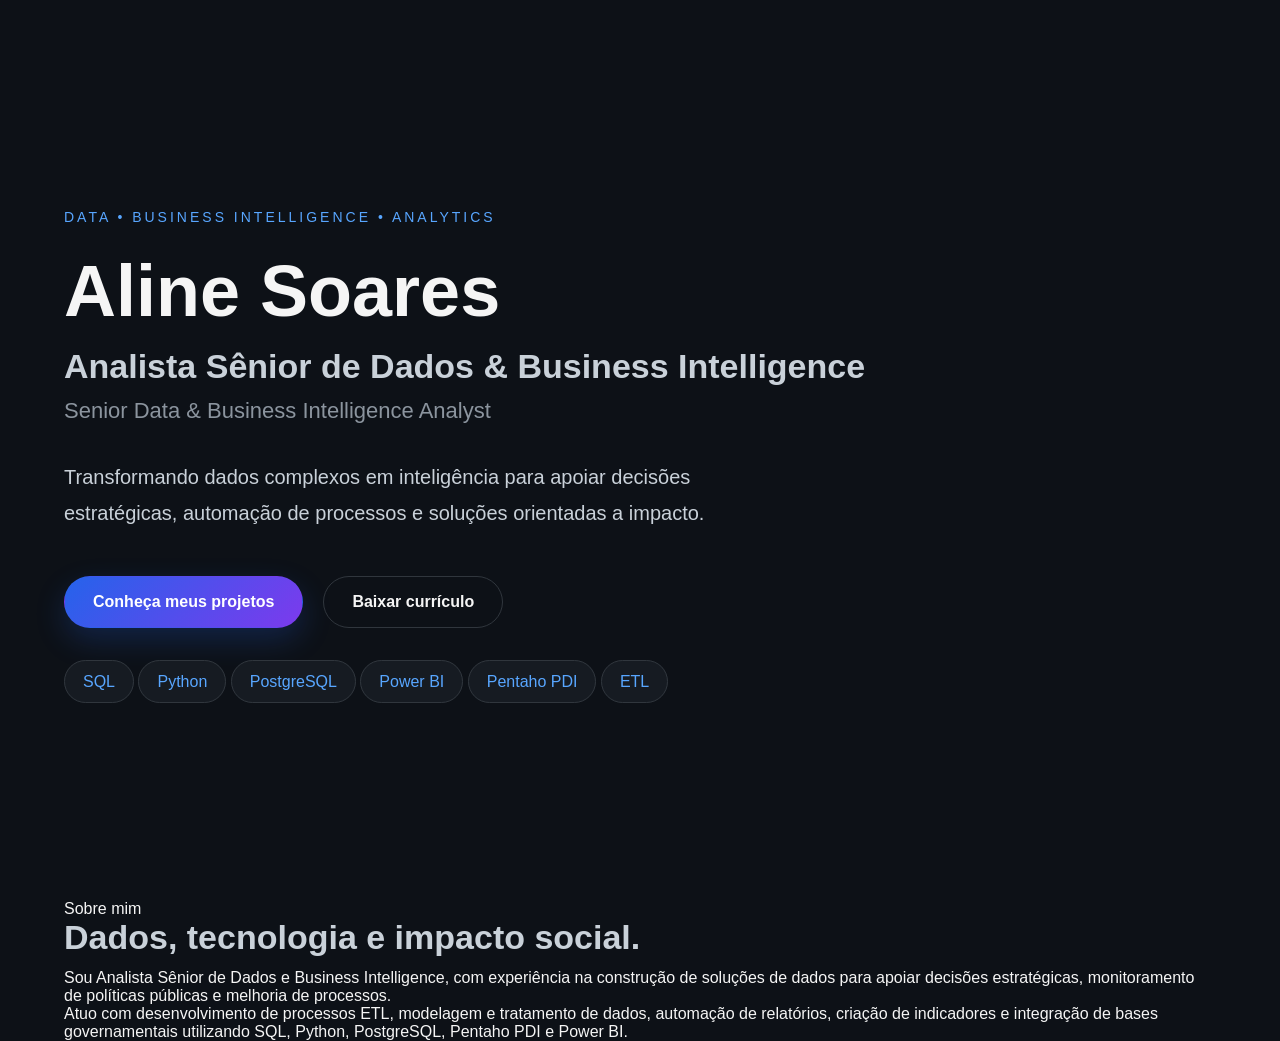
==== index.html @ 9428efe1 "Update index.html" ====
<!DOCTYPE html>
<html lang="pt-BR">
<head>
  <meta charset="UTF-8" />
  <meta name="viewport" content="width=device-width, initial-scale=1.0" />

  <title>Aline Soares | Data & Business Intelligence</title>

  <link rel="stylesheet" href="css/style.css" />
</head>
<body>

  <main>
    <section class="hero">
      <p class="eyebrow">Data • Business Intelligence • Analytics</p>

      <h1>Aline Soares</h1>

      <h2>Analista Sênior de Dados & Business Intelligence</h2>

      <p class="subtitle">
        Senior Data & Business Intelligence Analyst
      </p>

      <p class="description">
        Transformando dados complexos em inteligência para apoiar decisões estratégicas,
        automação de processos e soluções orientadas a impacto.
      </p>
      <div class="actions">
        <a href="#projetos" class="btn primary">Conheça meus projetos</a>
        <a href="#" class="btn secondary">Baixar currículo</a>
      </div>
      <div class="skills">
        <span>SQL</span>
        <span>Python</span>
        <span>PostgreSQL</span>
        <span>Power BI</span>
        <span>Pentaho PDI</span>
        <span>ETL</span>
      </div>
    </section>
    <section class="about" id="sobre">
  <p class="section-label">Sobre mim</p>

  <h2 class="section-title">
    Dados, tecnologia e impacto social.
  </h2>

  <div class="about-content">
    <p>
      Sou Analista Sênior de Dados e Business Intelligence, com experiência
      na construção de soluções de dados para apoiar decisões estratégicas,
      monitoramento de políticas públicas e melhoria de processos.
    </p>

    <p>
      Atuo com desenvolvimento de processos ETL, modelagem e tratamento de dados,
      automação de relatórios, criação de indicadores e integração de bases
      governamentais utilizando SQL, Python, PostgreSQL, Pentaho PDI e Power BI.
    </p>
  </div>
</section>
  </main>

  <script src="js/script.js"></script>
</body>
</html>
---- css/style.css ----
/* ===========================
   RESET
=========================== */

* {
    margin: 0;
    padding: 0;
    box-sizing: border-box;
}

/* ===========================
   GERAL
=========================== */

body{
    background:#0d1117;
    color:#f5f5f5;
    font-family:Segoe UI,Arial,sans-serif;
}

main{
    width:90%;
    max-width:1200px;
    margin:auto;
}

/* ===========================
   HERO
=========================== */

.hero{

    min-height:100vh;

    display:flex;

    flex-direction:column;

    justify-content:center;

}

.eyebrow{

    color:#58a6ff;

    text-transform:uppercase;

    letter-spacing:3px;

    font-size:14px;

    margin-bottom:25px;

}

h1{

    font-size:72px;

    margin-bottom:15px;

}

h2{

    font-size:34px;

    color:#c9d1d9;

    margin-bottom:12px;

}

.subtitle{

    color:#8b949e;

    font-size:22px;

    margin-bottom:35px;

}

.description{

    max-width:700px;

    line-height:1.8;

    font-size:20px;

    color:#c9d1d9;

    margin-bottom:45px;

}

.skills span:hover {
    background: linear-gradient(135deg, #2563eb, #7c3aed);
    color: white;
    border-color: transparent;
    transform: translateY(-2px);
}

.skills span{

    padding:12px 18px;

    border:1px solid #30363d;

    border-radius:40px;

    color:#58a6ff;

    background:#161b22;

    transition:.3s;

}

.skills span:hover{

    background:#238636;

    color:white;

}

/* ===========================
   BOTÕES
=========================== */

.actions{

    display:flex;

    gap:20px;

    margin-bottom:45px;

}

.btn{

    text-decoration:none;

    padding:16px 28px;

    border-radius:50px;

    font-weight:600;

    transition:.3s;

}

.primary {
    background: linear-gradient(135deg, #2563eb, #7c3aed);
    color: white;
    border: 1px solid transparent;
    box-shadow: 0 12px 30px rgba(37, 99, 235, 0.22);
}

.primary:hover {
    transform: translateY(-3px);
    box-shadow: 0 16px 35px rgba(124, 58, 237, 0.30);
}

.secondary{

    border:1px solid #30363d;

    color:#f5f5f5;

}

.secondary:hover{

    background:#21262d;

    transform:translateY(-3px);

}
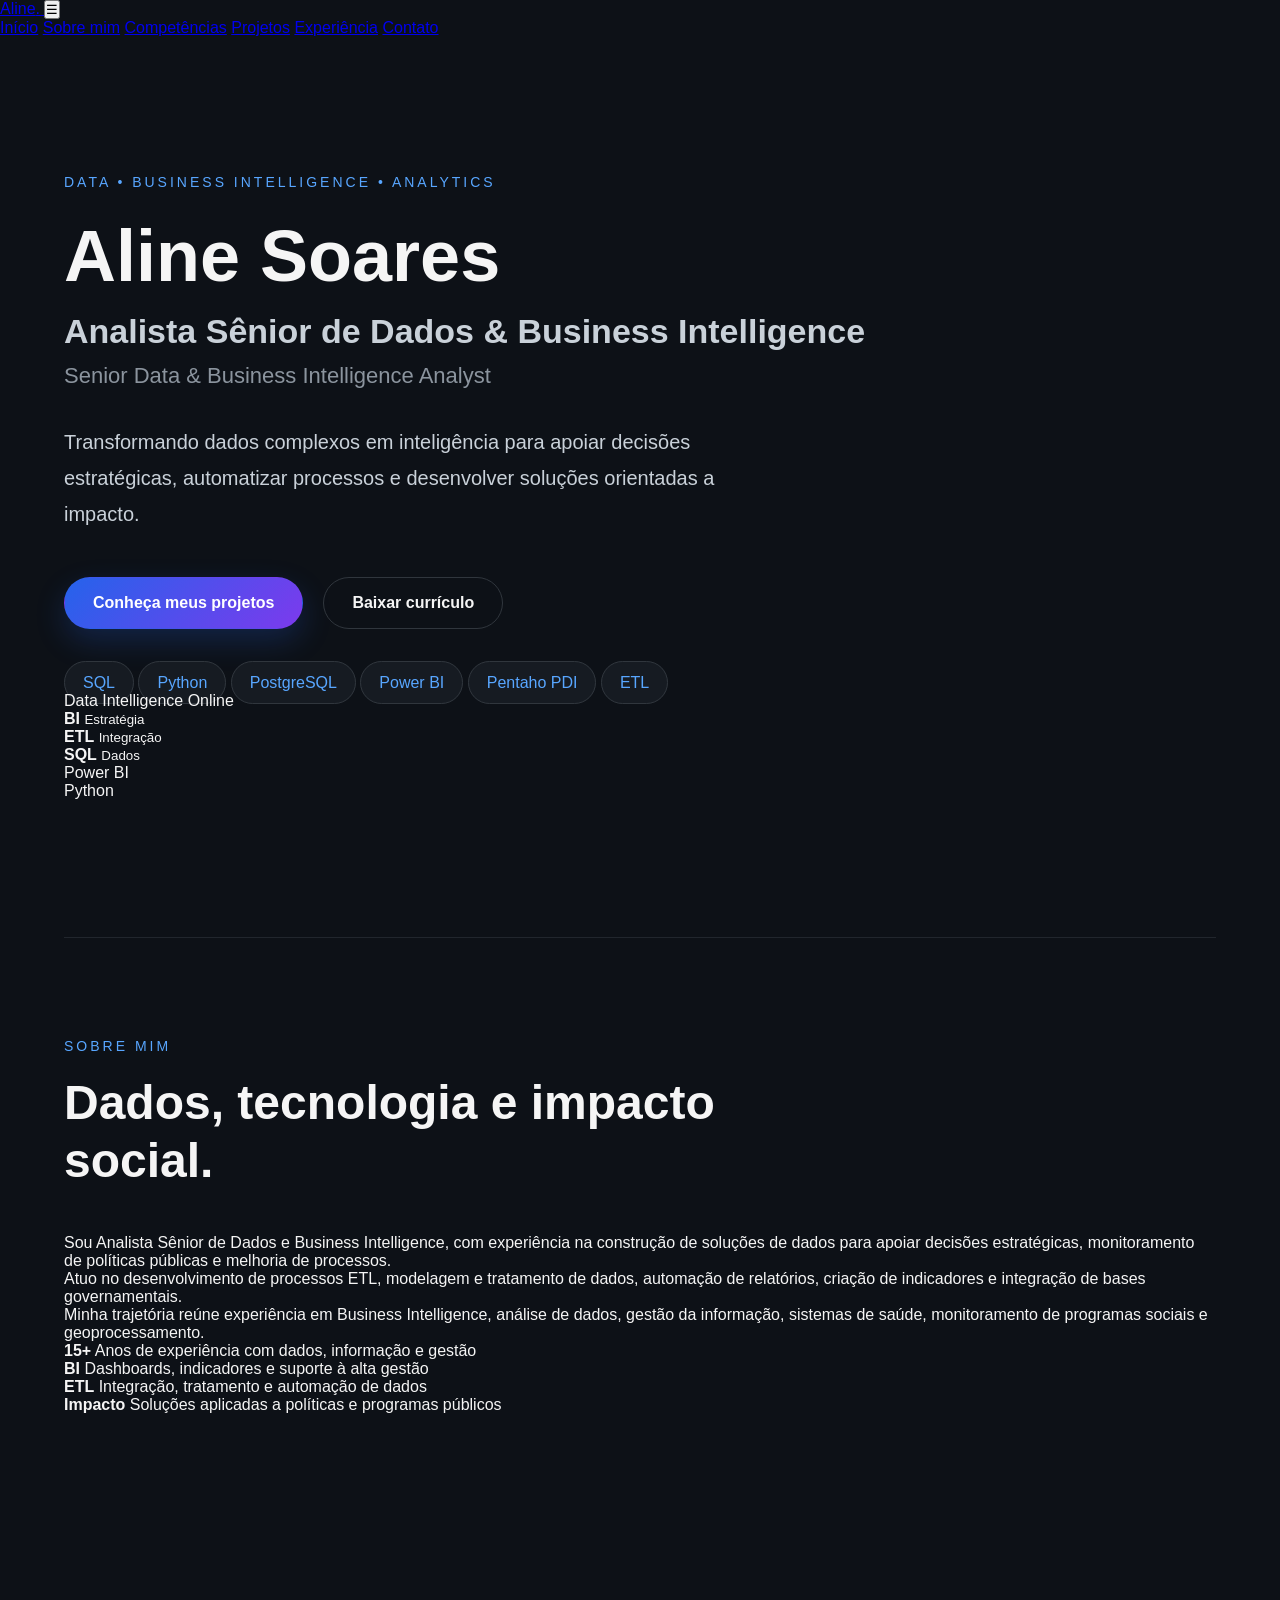
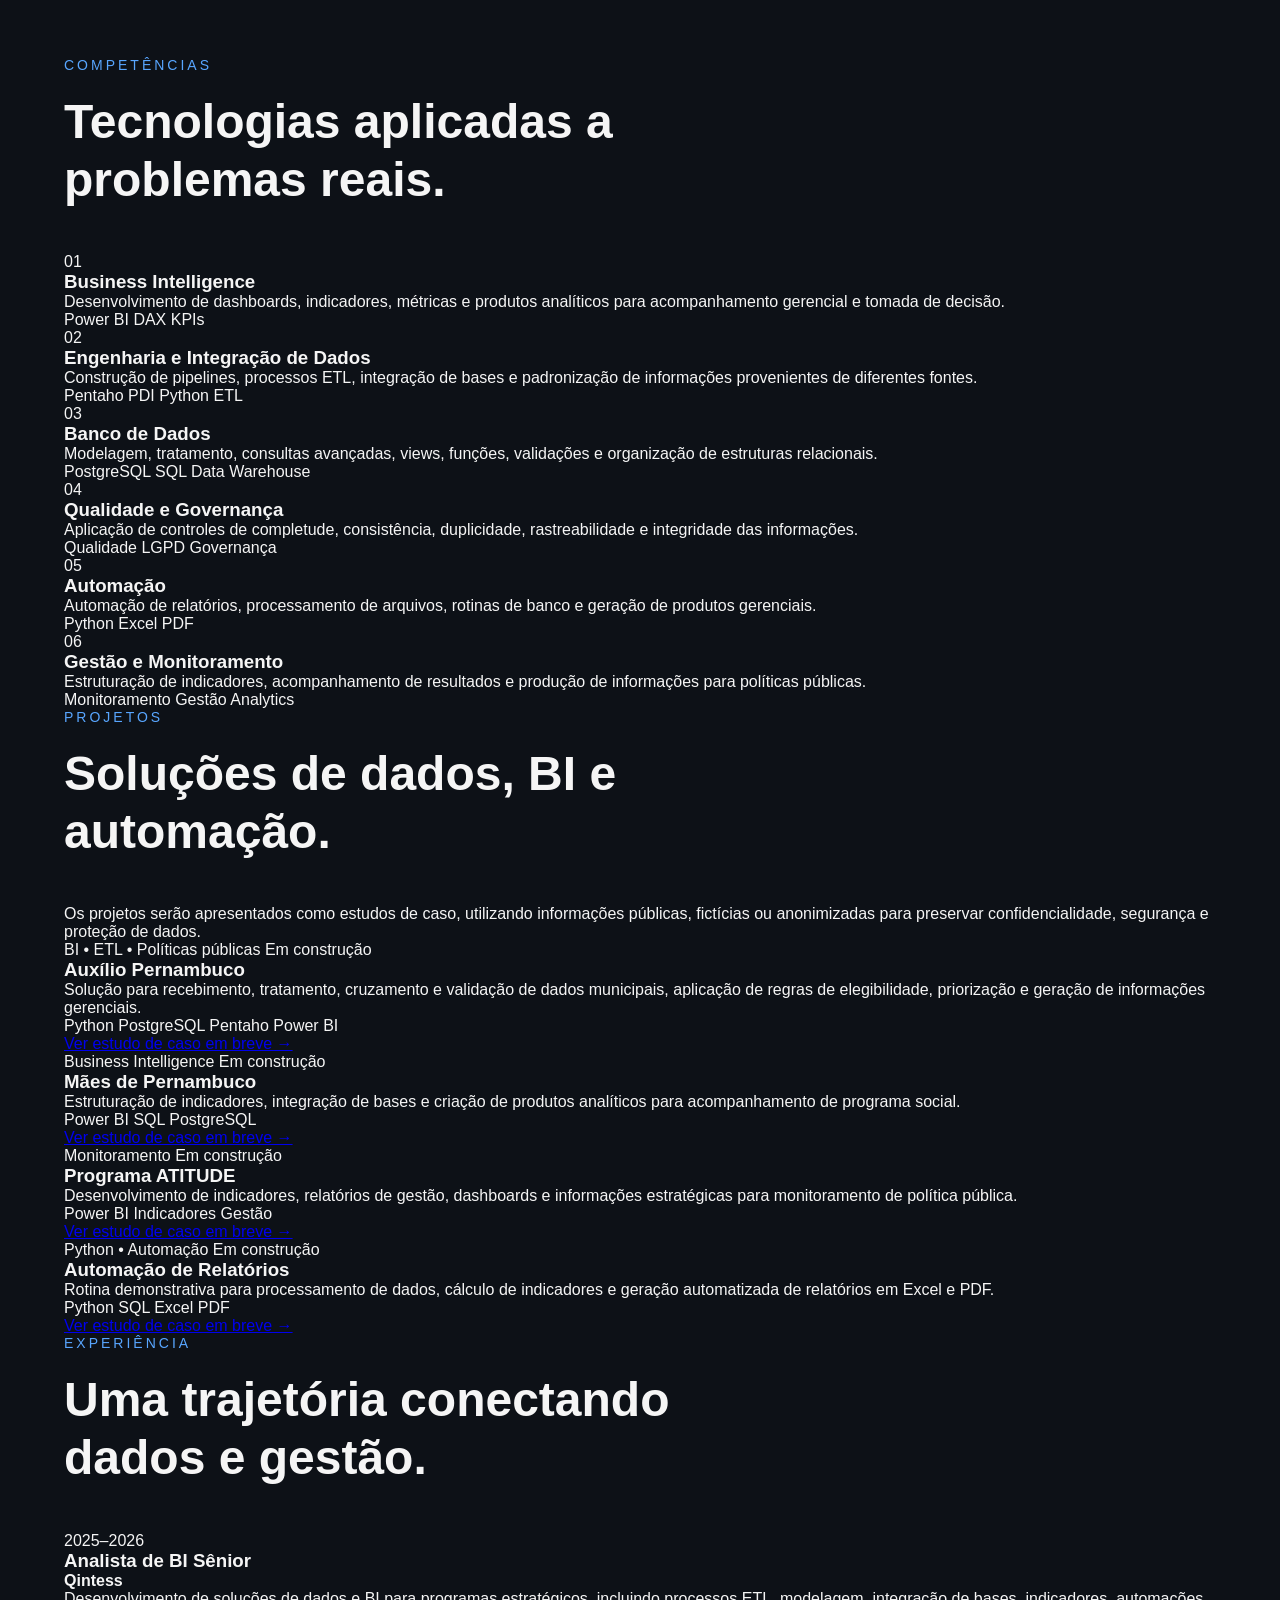
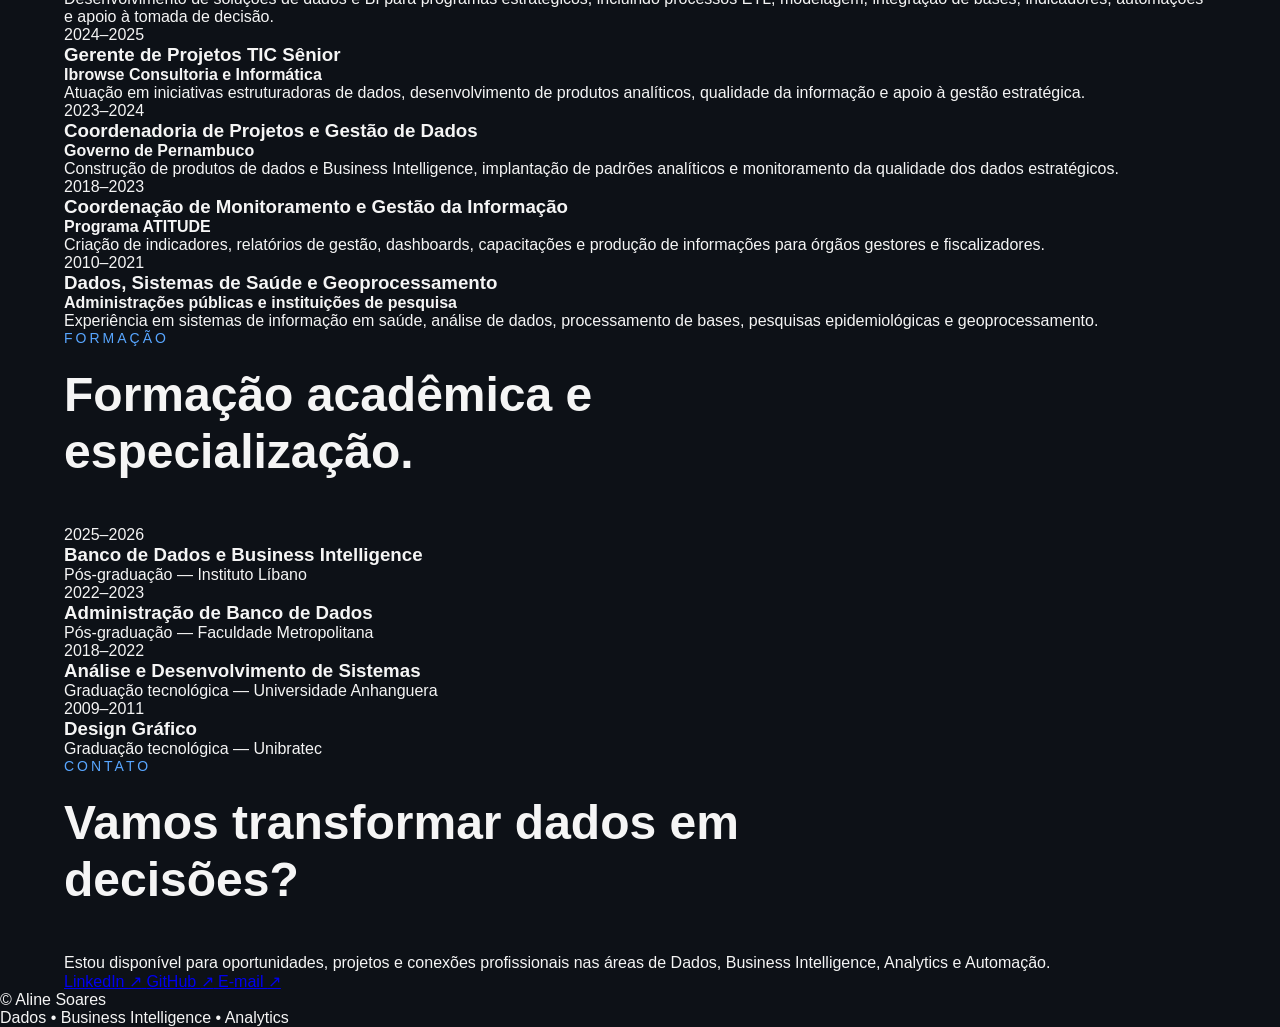
==== commit 6c6283c4: "Update index.html" ====
--- a/index.html
+++ b/index.html
@@ -1,66 +1,673 @@
 <!DOCTYPE html>
 <html lang="pt-BR">
 <head>
-  <meta charset="UTF-8" />
-  <meta name="viewport" content="width=device-width, initial-scale=1.0" />
-
-  <title>Aline Soares | Data & Business Intelligence</title>
-
-  <link rel="stylesheet" href="css/style.css" />
+  <meta charset="UTF-8">
+
+  <meta
+    name="viewport"
+    content="width=device-width, initial-scale=1.0"
+  >
+
+  <meta
+    name="description"
+    content="Portfólio profissional de Aline Soares, Analista Sênior de Dados e Business Intelligence."
+  >
+
+  <title>Aline Soares | Dados & Business Intelligence</title>
+
+  <link rel="stylesheet" href="css/style.css">
 </head>
+
 <body>
 
+  <!-- CABEÇALHO -->
+  <header class="header">
+    <div class="container header-content">
+
+      <a href="#inicio" class="logo">
+        Aline<span>.</span>
+      </a>
+
+      <button
+        class="menu-toggle"
+        type="button"
+        aria-label="Abrir menu"
+        aria-expanded="false"
+      >
+        ☰
+      </button>
+
+      <nav class="navigation" aria-label="Navegação principal">
+        <a href="#inicio">Início</a>
+        <a href="#sobre">Sobre mim</a>
+        <a href="#competencias">Competências</a>
+        <a href="#projetos">Projetos</a>
+        <a href="#experiencia">Experiência</a>
+        <a href="#contato">Contato</a>
+      </nav>
+
+    </div>
+  </header>
+
+
   <main>
-    <section class="hero">
-      <p class="eyebrow">Data • Business Intelligence • Analytics</p>
-
-      <h1>Aline Soares</h1>
-
-      <h2>Analista Sênior de Dados & Business Intelligence</h2>
-
-      <p class="subtitle">
-        Senior Data & Business Intelligence Analyst
-      </p>
-
-      <p class="description">
-        Transformando dados complexos em inteligência para apoiar decisões estratégicas,
-        automação de processos e soluções orientadas a impacto.
-      </p>
-      <div class="actions">
-        <a href="#projetos" class="btn primary">Conheça meus projetos</a>
-        <a href="#" class="btn secondary">Baixar currículo</a>
-      </div>
-      <div class="skills">
-        <span>SQL</span>
-        <span>Python</span>
-        <span>PostgreSQL</span>
-        <span>Power BI</span>
-        <span>Pentaho PDI</span>
-        <span>ETL</span>
+
+    <!-- INÍCIO -->
+    <section class="hero" id="inicio">
+      <div class="container hero-content">
+
+        <div class="hero-text">
+
+          <p class="eyebrow">
+            Data • Business Intelligence • Analytics
+          </p>
+
+          <h1>Aline Soares</h1>
+
+          <h2>
+            Analista Sênior de Dados & Business Intelligence
+          </h2>
+
+          <p class="subtitle">
+            Senior Data & Business Intelligence Analyst
+          </p>
+
+          <p class="description">
+            Transformando dados complexos em inteligência para apoiar
+            decisões estratégicas, automatizar processos e desenvolver
+            soluções orientadas a impacto.
+          </p>
+
+          <div class="actions">
+            <a href="#projetos" class="btn primary">
+              Conheça meus projetos
+            </a>
+
+            <a href="#" class="btn secondary" id="curriculo-link">
+              Baixar currículo
+            </a>
+          </div>
+
+          <div class="skills hero-skills">
+            <span>SQL</span>
+            <span>Python</span>
+            <span>PostgreSQL</span>
+            <span>Power BI</span>
+            <span>Pentaho PDI</span>
+            <span>ETL</span>
+          </div>
+
+        </div>
+
+        <div class="hero-visual" aria-hidden="true">
+
+          <div class="data-card main-card">
+            <div class="card-header">
+              <span>Data Intelligence</span>
+              <span class="status">Online</span>
+            </div>
+
+            <div class="chart">
+              <span style="height: 42%"></span>
+              <span style="height: 68%"></span>
+              <span style="height: 52%"></span>
+              <span style="height: 84%"></span>
+              <span style="height: 72%"></span>
+              <span style="height: 95%"></span>
+            </div>
+
+            <div class="card-metrics">
+              <div>
+                <strong>BI</strong>
+                <small>Estratégia</small>
+              </div>
+
+              <div>
+                <strong>ETL</strong>
+                <small>Integração</small>
+              </div>
+
+              <div>
+                <strong>SQL</strong>
+                <small>Dados</small>
+              </div>
+            </div>
+          </div>
+
+          <div class="floating-card floating-card-one">
+            Power BI
+          </div>
+
+          <div class="floating-card floating-card-two">
+            Python
+          </div>
+
+        </div>
+
       </div>
     </section>
-    <section class="about" id="sobre">
-  <p class="section-label">Sobre mim</p>
-
-  <h2 class="section-title">
-    Dados, tecnologia e impacto social.
-  </h2>
-
-  <div class="about-content">
-    <p>
-      Sou Analista Sênior de Dados e Business Intelligence, com experiência
-      na construção de soluções de dados para apoiar decisões estratégicas,
-      monitoramento de políticas públicas e melhoria de processos.
-    </p>
-
-    <p>
-      Atuo com desenvolvimento de processos ETL, modelagem e tratamento de dados,
-      automação de relatórios, criação de indicadores e integração de bases
-      governamentais utilizando SQL, Python, PostgreSQL, Pentaho PDI e Power BI.
-    </p>
-  </div>
-</section>
+
+
+    <!-- SOBRE MIM -->
+    <section class="section about" id="sobre">
+      <div class="container">
+
+        <p class="section-label">Sobre mim</p>
+
+        <h2 class="section-title">
+          Dados, tecnologia e impacto social.
+        </h2>
+
+        <div class="about-grid">
+
+          <div class="about-text">
+            <p>
+              Sou Analista Sênior de Dados e Business Intelligence, com
+              experiência na construção de soluções de dados para apoiar
+              decisões estratégicas, monitoramento de políticas públicas e
+              melhoria de processos.
+            </p>
+
+            <p>
+              Atuo no desenvolvimento de processos ETL, modelagem e tratamento
+              de dados, automação de relatórios, criação de indicadores e
+              integração de bases governamentais.
+            </p>
+
+            <p>
+              Minha trajetória reúne experiência em Business Intelligence,
+              análise de dados, gestão da informação, sistemas de saúde,
+              monitoramento de programas sociais e geoprocessamento.
+            </p>
+          </div>
+
+          <div class="about-highlights">
+
+            <article class="highlight-card">
+              <strong>15+</strong>
+              <span>Anos de experiência com dados, informação e gestão</span>
+            </article>
+
+            <article class="highlight-card">
+              <strong>BI</strong>
+              <span>Dashboards, indicadores e suporte à alta gestão</span>
+            </article>
+
+            <article class="highlight-card">
+              <strong>ETL</strong>
+              <span>Integração, tratamento e automação de dados</span>
+            </article>
+
+            <article class="highlight-card">
+              <strong>Impacto</strong>
+              <span>Soluções aplicadas a políticas e programas públicos</span>
+            </article>
+
+          </div>
+
+        </div>
+
+      </div>
+    </section>
+
+
+    <!-- COMPETÊNCIAS -->
+    <section class="section competencies" id="competencias">
+      <div class="container">
+
+        <p class="section-label">Competências</p>
+
+        <h2 class="section-title">
+          Tecnologias aplicadas a problemas reais.
+        </h2>
+
+        <div class="competencies-grid">
+
+          <article class="competency-card">
+            <span class="card-number">01</span>
+            <h3>Business Intelligence</h3>
+            <p>
+              Desenvolvimento de dashboards, indicadores, métricas e produtos
+              analíticos para acompanhamento gerencial e tomada de decisão.
+            </p>
+            <div class="tags">
+              <span>Power BI</span>
+              <span>DAX</span>
+              <span>KPIs</span>
+            </div>
+          </article>
+
+          <article class="competency-card">
+            <span class="card-number">02</span>
+            <h3>Engenharia e Integração de Dados</h3>
+            <p>
+              Construção de pipelines, processos ETL, integração de bases e
+              padronização de informações provenientes de diferentes fontes.
+            </p>
+            <div class="tags">
+              <span>Pentaho PDI</span>
+              <span>Python</span>
+              <span>ETL</span>
+            </div>
+          </article>
+
+          <article class="competency-card">
+            <span class="card-number">03</span>
+            <h3>Banco de Dados</h3>
+            <p>
+              Modelagem, tratamento, consultas avançadas, views, funções,
+              validações e organização de estruturas relacionais.
+            </p>
+            <div class="tags">
+              <span>PostgreSQL</span>
+              <span>SQL</span>
+              <span>Data Warehouse</span>
+            </div>
+          </article>
+
+          <article class="competency-card">
+            <span class="card-number">04</span>
+            <h3>Qualidade e Governança</h3>
+            <p>
+              Aplicação de controles de completude, consistência, duplicidade,
+              rastreabilidade e integridade das informações.
+            </p>
+            <div class="tags">
+              <span>Qualidade</span>
+              <span>LGPD</span>
+              <span>Governança</span>
+            </div>
+          </article>
+
+          <article class="competency-card">
+            <span class="card-number">05</span>
+            <h3>Automação</h3>
+            <p>
+              Automação de relatórios, processamento de arquivos, rotinas de
+              banco e geração de produtos gerenciais.
+            </p>
+            <div class="tags">
+              <span>Python</span>
+              <span>Excel</span>
+              <span>PDF</span>
+            </div>
+          </article>
+
+          <article class="competency-card">
+            <span class="card-number">06</span>
+            <h3>Gestão e Monitoramento</h3>
+            <p>
+              Estruturação de indicadores, acompanhamento de resultados e
+              produção de informações para políticas públicas.
+            </p>
+            <div class="tags">
+              <span>Monitoramento</span>
+              <span>Gestão</span>
+              <span>Analytics</span>
+            </div>
+          </article>
+
+        </div>
+
+      </div>
+    </section>
+
+
+    <!-- PROJETOS -->
+    <section class="section projects" id="projetos">
+      <div class="container">
+
+        <p class="section-label">Projetos</p>
+
+        <h2 class="section-title">
+          Soluções de dados, BI e automação.
+        </h2>
+
+        <p class="section-introduction">
+          Os projetos serão apresentados como estudos de caso, utilizando
+          informações públicas, fictícias ou anonimizadas para preservar
+          confidencialidade, segurança e proteção de dados.
+        </p>
+
+        <div class="projects-grid">
+
+          <article class="project-card featured">
+            <div class="project-top">
+              <span class="project-category">
+                BI • ETL • Políticas públicas
+              </span>
+
+              <span class="project-status">
+                Em construção
+              </span>
+            </div>
+
+            <h3>Auxílio Pernambuco</h3>
+
+            <p>
+              Solução para recebimento, tratamento, cruzamento e validação de
+              dados municipais, aplicação de regras de elegibilidade,
+              priorização e geração de informações gerenciais.
+            </p>
+
+            <div class="project-technologies">
+              <span>Python</span>
+              <span>PostgreSQL</span>
+              <span>Pentaho</span>
+              <span>Power BI</span>
+            </div>
+
+            <a href="#" class="project-link">
+              Ver estudo de caso em breve →
+            </a>
+          </article>
+
+          <article class="project-card">
+            <div class="project-top">
+              <span class="project-category">
+                Business Intelligence
+              </span>
+
+              <span class="project-status">
+                Em construção
+              </span>
+            </div>
+
+            <h3>Mães de Pernambuco</h3>
+
+            <p>
+              Estruturação de indicadores, integração de bases e criação de
+              produtos analíticos para acompanhamento de programa social.
+            </p>
+
+            <div class="project-technologies">
+              <span>Power BI</span>
+              <span>SQL</span>
+              <span>PostgreSQL</span>
+            </div>
+
+            <a href="#" class="project-link">
+              Ver estudo de caso em breve →
+            </a>
+          </article>
+
+          <article class="project-card">
+            <div class="project-top">
+              <span class="project-category">
+                Monitoramento
+              </span>
+
+              <span class="project-status">
+                Em construção
+              </span>
+            </div>
+
+            <h3>Programa ATITUDE</h3>
+
+            <p>
+              Desenvolvimento de indicadores, relatórios de gestão,
+              dashboards e informações estratégicas para monitoramento de
+              política pública.
+            </p>
+
+            <div class="project-technologies">
+              <span>Power BI</span>
+              <span>Indicadores</span>
+              <span>Gestão</span>
+            </div>
+
+            <a href="#" class="project-link">
+              Ver estudo de caso em breve →
+            </a>
+          </article>
+
+          <article class="project-card">
+            <div class="project-top">
+              <span class="project-category">
+                Python • Automação
+              </span>
+
+              <span class="project-status">
+                Em construção
+              </span>
+            </div>
+
+            <h3>Automação de Relatórios</h3>
+
+            <p>
+              Rotina demonstrativa para processamento de dados, cálculo de
+              indicadores e geração automatizada de relatórios em Excel e PDF.
+            </p>
+
+            <div class="project-technologies">
+              <span>Python</span>
+              <span>SQL</span>
+              <span>Excel</span>
+              <span>PDF</span>
+            </div>
+
+            <a href="#" class="project-link">
+              Ver estudo de caso em breve →
+            </a>
+          </article>
+
+        </div>
+
+      </div>
+    </section>
+
+
+    <!-- EXPERIÊNCIA -->
+    <section class="section experience" id="experiencia">
+      <div class="container">
+
+        <p class="section-label">Experiência</p>
+
+        <h2 class="section-title">
+          Uma trajetória conectando dados e gestão.
+        </h2>
+
+        <div class="timeline">
+
+          <article class="timeline-item">
+            <div class="timeline-period">
+              2025–2026
+            </div>
+
+            <div class="timeline-content">
+              <h3>Analista de BI Sênior</h3>
+              <h4>Qintess</h4>
+
+              <p>
+                Desenvolvimento de soluções de dados e BI para programas
+                estratégicos, incluindo processos ETL, modelagem, integração
+                de bases, indicadores, automações e apoio à tomada de decisão.
+              </p>
+            </div>
+          </article>
+
+          <article class="timeline-item">
+            <div class="timeline-period">
+              2024–2025
+            </div>
+
+            <div class="timeline-content">
+              <h3>Gerente de Projetos TIC Sênior</h3>
+              <h4>Ibrowse Consultoria e Informática</h4>
+
+              <p>
+                Atuação em iniciativas estruturadoras de dados, desenvolvimento
+                de produtos analíticos, qualidade da informação e apoio à
+                gestão estratégica.
+              </p>
+            </div>
+          </article>
+
+          <article class="timeline-item">
+            <div class="timeline-period">
+              2023–2024
+            </div>
+
+            <div class="timeline-content">
+              <h3>Coordenadoria de Projetos e Gestão de Dados</h3>
+              <h4>Governo de Pernambuco</h4>
+
+              <p>
+                Construção de produtos de dados e Business Intelligence,
+                implantação de padrões analíticos e monitoramento da qualidade
+                dos dados estratégicos.
+              </p>
+            </div>
+          </article>
+
+          <article class="timeline-item">
+            <div class="timeline-period">
+              2018–2023
+            </div>
+
+            <div class="timeline-content">
+              <h3>Coordenação de Monitoramento e Gestão da Informação</h3>
+              <h4>Programa ATITUDE</h4>
+
+              <p>
+                Criação de indicadores, relatórios de gestão, dashboards,
+                capacitações e produção de informações para órgãos gestores e
+                fiscalizadores.
+              </p>
+            </div>
+          </article>
+
+          <article class="timeline-item">
+            <div class="timeline-period">
+              2010–2021
+            </div>
+
+            <div class="timeline-content">
+              <h3>Dados, Sistemas de Saúde e Geoprocessamento</h3>
+              <h4>Administrações públicas e instituições de pesquisa</h4>
+
+              <p>
+                Experiência em sistemas de informação em saúde, análise de
+                dados, processamento de bases, pesquisas epidemiológicas e
+                geoprocessamento.
+              </p>
+            </div>
+          </article>
+
+        </div>
+
+      </div>
+    </section>
+
+
+    <!-- FORMAÇÃO -->
+    <section class="section education" id="formacao">
+      <div class="container">
+
+        <p class="section-label">Formação</p>
+
+        <h2 class="section-title">
+          Formação acadêmica e especialização.
+        </h2>
+
+        <div class="education-grid">
+
+          <article class="education-card">
+            <span>2025–2026</span>
+            <h3>Banco de Dados e Business Intelligence</h3>
+            <p>Pós-graduação — Instituto Líbano</p>
+          </article>
+
+          <article class="education-card">
+            <span>2022–2023</span>
+            <h3>Administração de Banco de Dados</h3>
+            <p>Pós-graduação — Faculdade Metropolitana</p>
+          </article>
+
+          <article class="education-card">
+            <span>2018–2022</span>
+            <h3>Análise e Desenvolvimento de Sistemas</h3>
+            <p>Graduação tecnológica — Universidade Anhanguera</p>
+          </article>
+
+          <article class="education-card">
+            <span>2009–2011</span>
+            <h3>Design Gráfico</h3>
+            <p>Graduação tecnológica — Unibratec</p>
+          </article>
+
+        </div>
+
+      </div>
+    </section>
+
+
+    <!-- CONTATO -->
+    <section class="section contact" id="contato">
+      <div class="container contact-content">
+
+        <div>
+          <p class="section-label">Contato</p>
+
+          <h2 class="section-title">
+            Vamos transformar dados em decisões?
+          </h2>
+
+          <p class="contact-text">
+            Estou disponível para oportunidades, projetos e conexões
+            profissionais nas áreas de Dados, Business Intelligence,
+            Analytics e Automação.
+          </p>
+        </div>
+
+        <div class="contact-links">
+
+          <a
+            href="https://www.linkedin.com/in/alinegs2"
+            target="_blank"
+            rel="noopener noreferrer"
+          >
+            LinkedIn
+            <span>↗</span>
+          </a>
+
+          <a
+            href="https://github.com/AlineSoares-link"
+            target="_blank"
+            rel="noopener noreferrer"
+          >
+            GitHub
+            <span>↗</span>
+          </a>
+
+          <a href="mailto:alinegss@live.com">
+            E-mail
+            <span>↗</span>
+          </a>
+
+        </div>
+
+      </div>
+    </section>
+
   </main>
+
+
+  <!-- RODAPÉ -->
+  <footer class="footer">
+    <div class="container footer-content">
+
+      <p>
+        © <span id="current-year"></span> Aline Soares
+      </p>
+
+      <p>
+        Dados • Business Intelligence • Analytics
+      </p>
+
+    </div>
+  </footer>
+
 
   <script src="js/script.js"></script>
 </body>
--- a/css/style.css
+++ b/css/style.css
@@ -182,3 +182,69 @@
     transform:translateY(-3px);
 
 }
+/* ===========================
+   SOBRE MIM
+=========================== */
+
+.about {
+    min-height: 80vh;
+    padding: 100px 0;
+    border-top: 1px solid #21262d;
+}
+
+.section-label {
+    color: #58a6ff;
+    text-transform: uppercase;
+    letter-spacing: 3px;
+    font-size: 14px;
+    margin-bottom: 20px;
+}
+
+.section-title {
+    max-width: 750px;
+    font-size: 48px;
+    line-height: 1.2;
+    color: #f5f5f5;
+    margin-bottom: 45px;
+}
+
+.about-content {
+    display: grid;
+    grid-template-columns: repeat(2, 1fr);
+    gap: 40px;
+    max-width: 1000px;
+}
+
+.about-content p {
+    color: #c9d1d9;
+    font-size: 18px;
+    line-height: 1.8;
+}
+
+/* Ajuste para celular */
+@media (max-width: 768px) {
+    h1 {
+        font-size: 48px;
+    }
+
+    h2 {
+        font-size: 27px;
+    }
+
+    .description {
+        font-size: 17px;
+    }
+
+    .actions {
+        flex-direction: column;
+        align-items: flex-start;
+    }
+
+    .section-title {
+        font-size: 36px;
+    }
+
+    .about-content {
+        grid-template-columns: 1fr;
+    }
+}
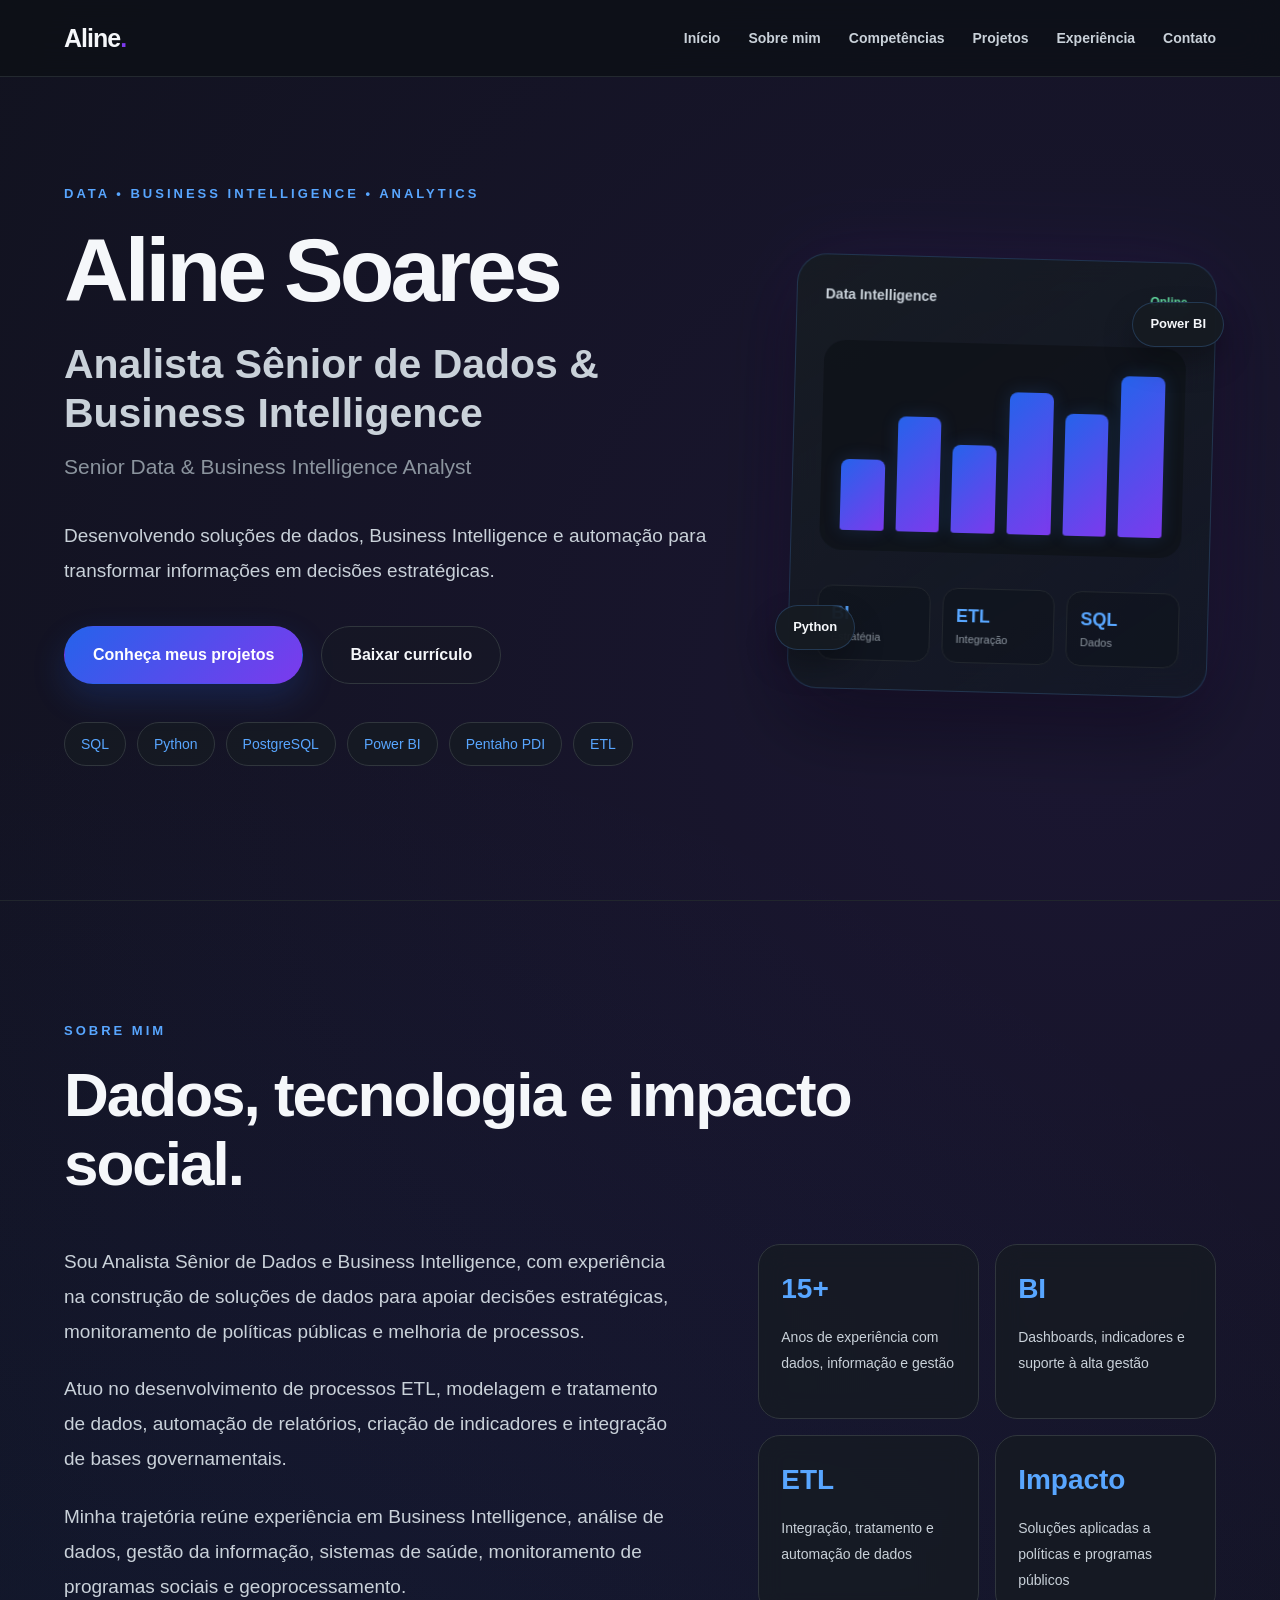
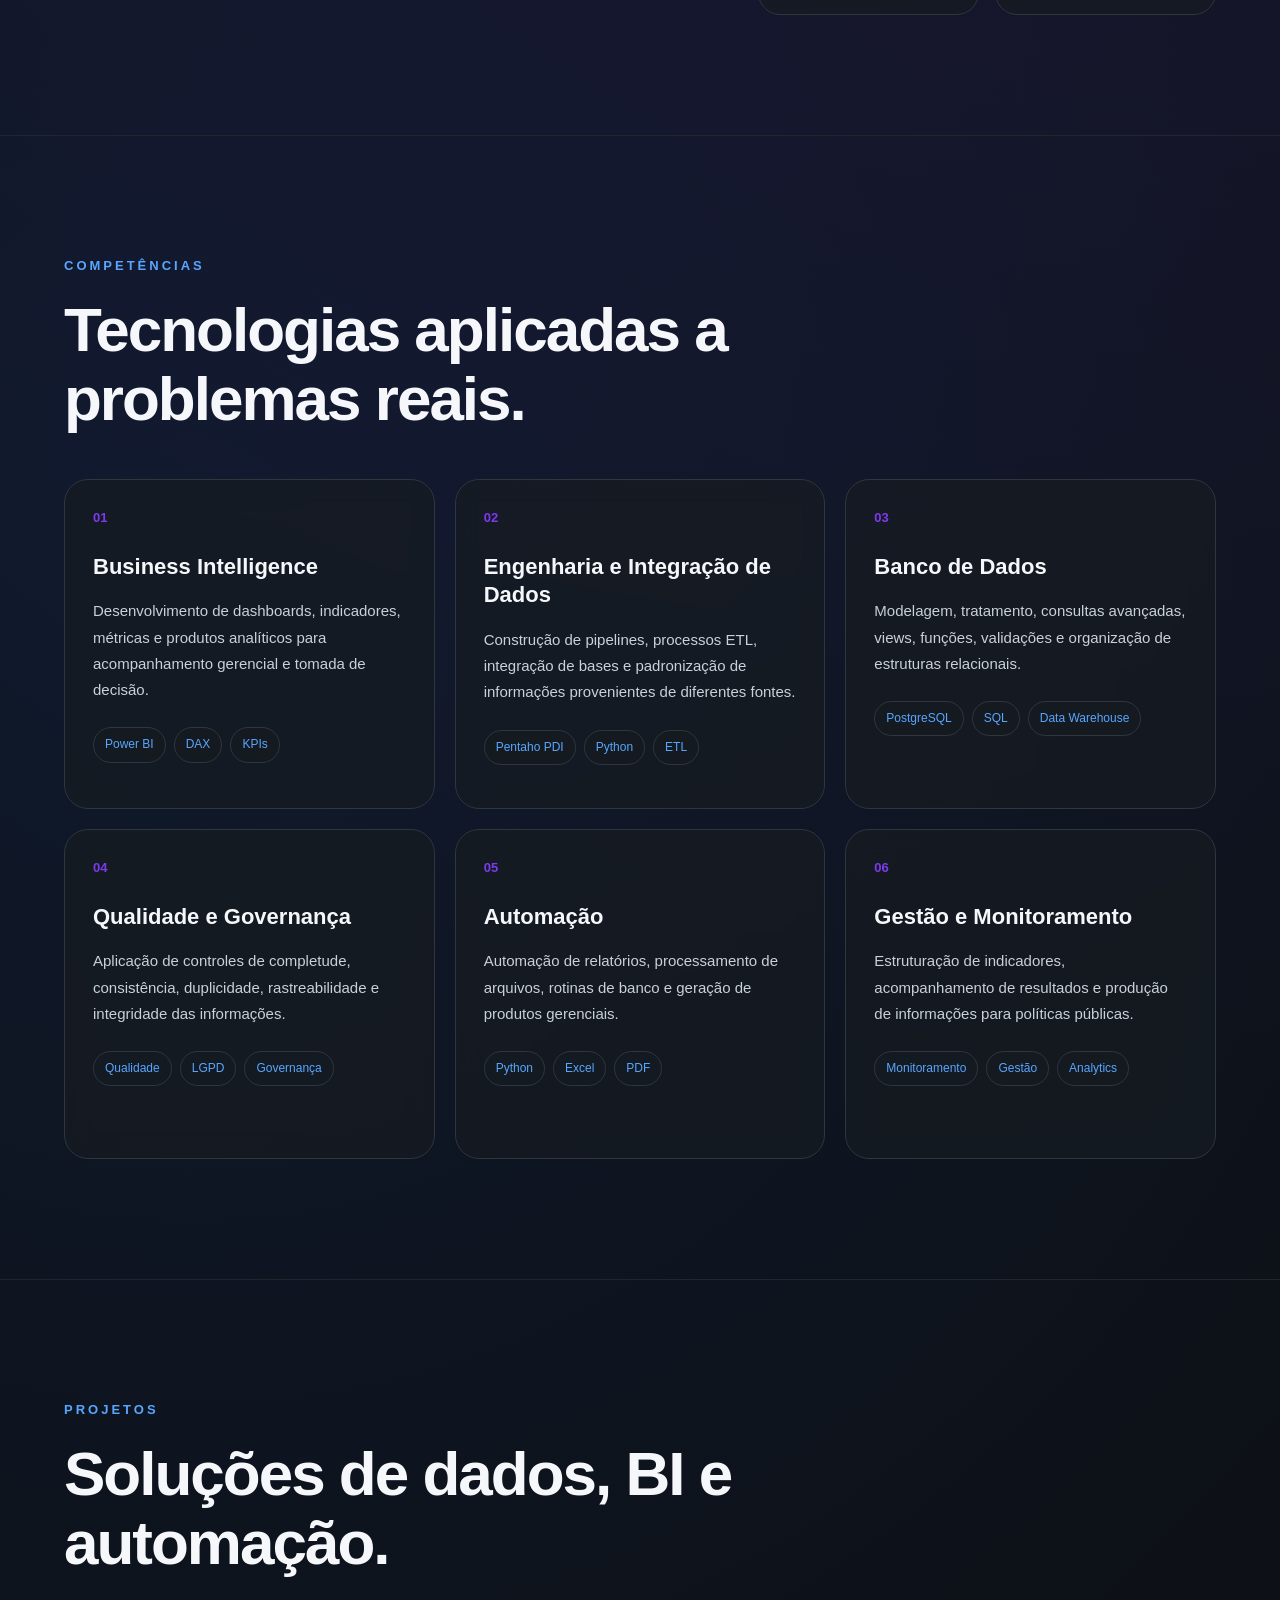
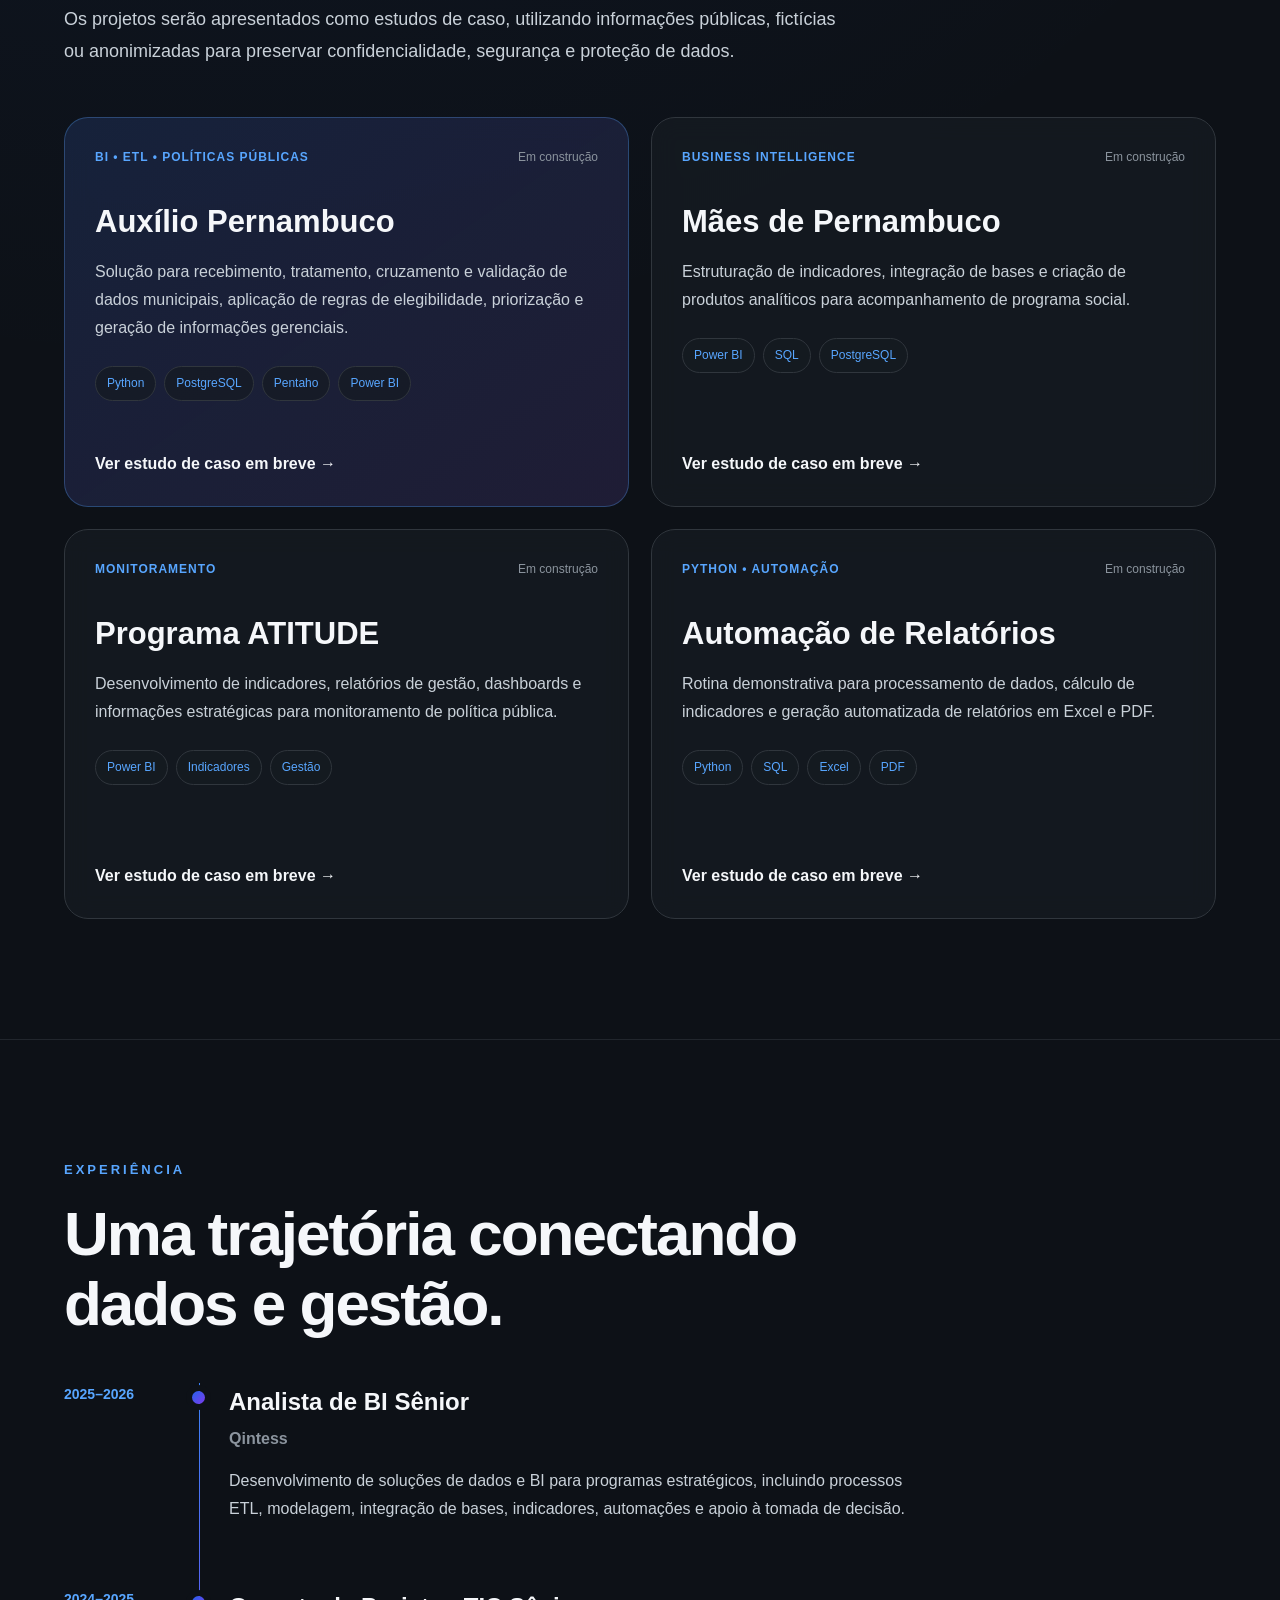
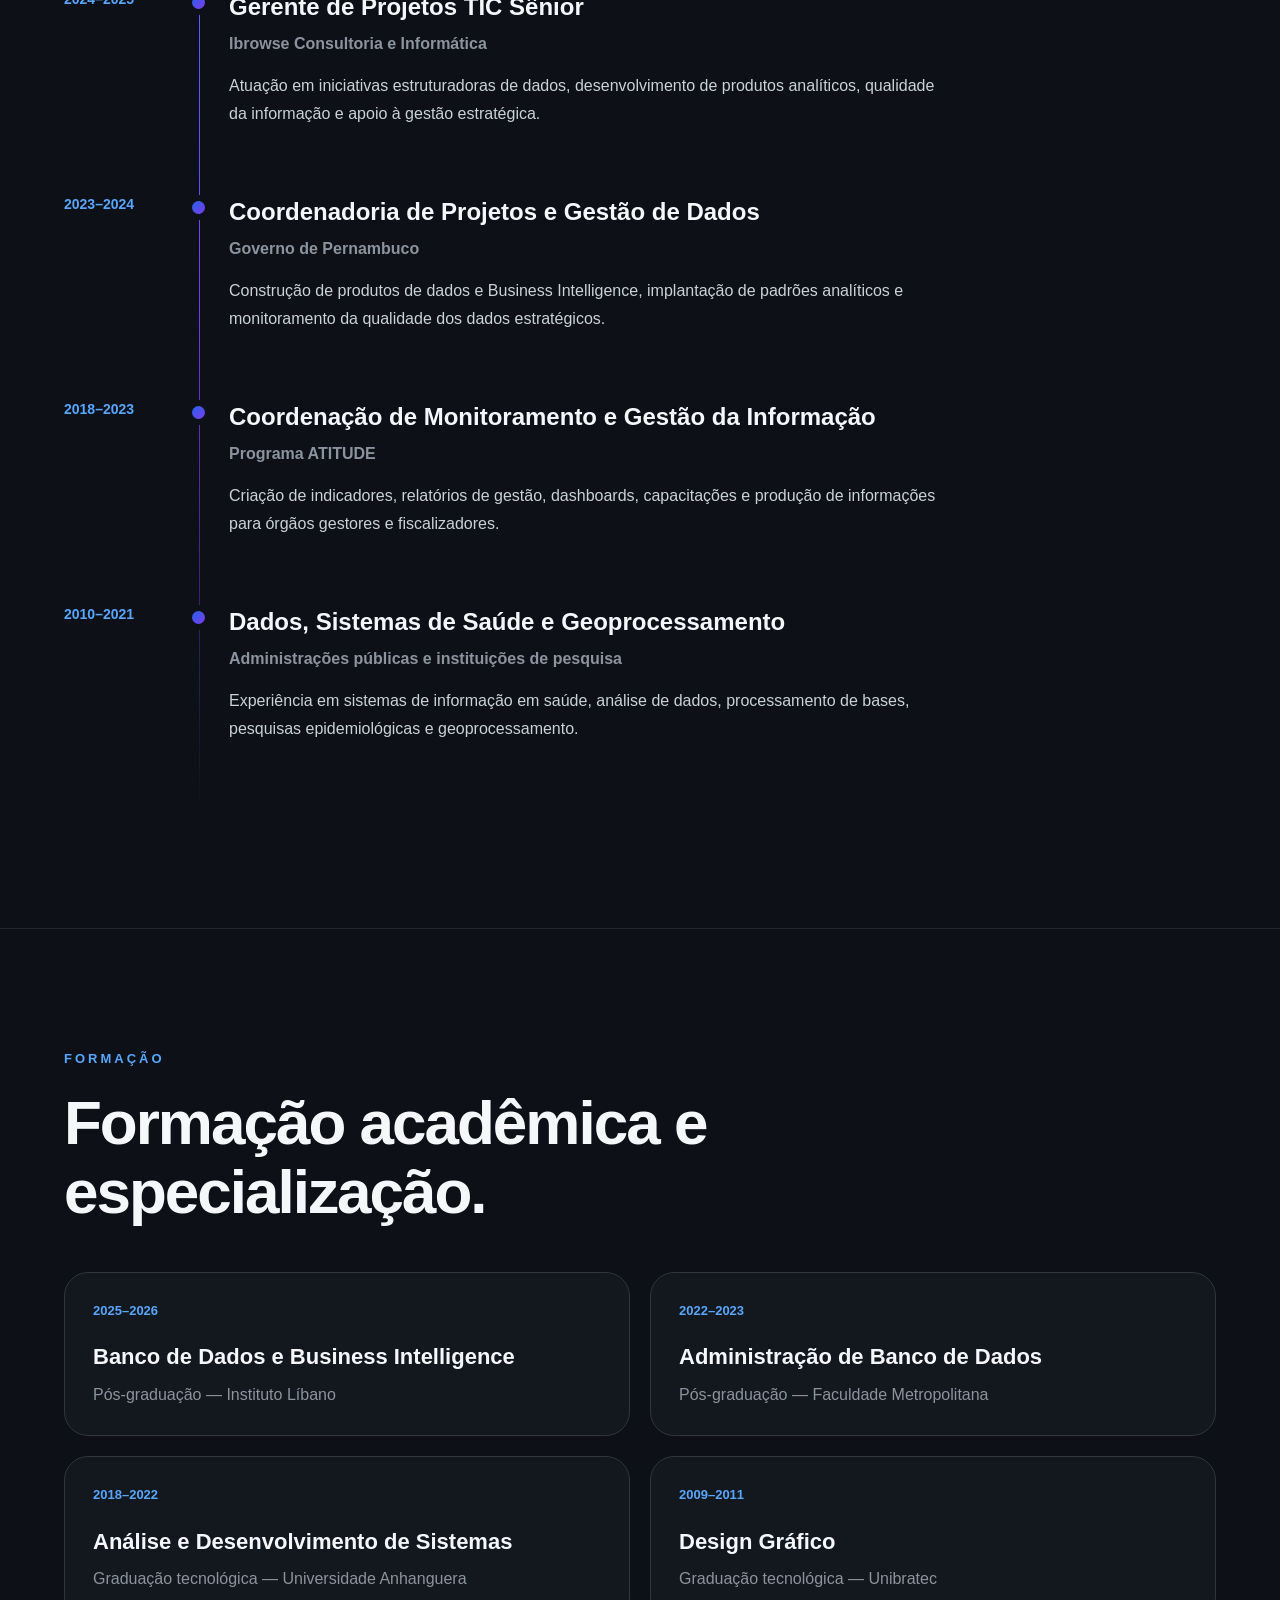
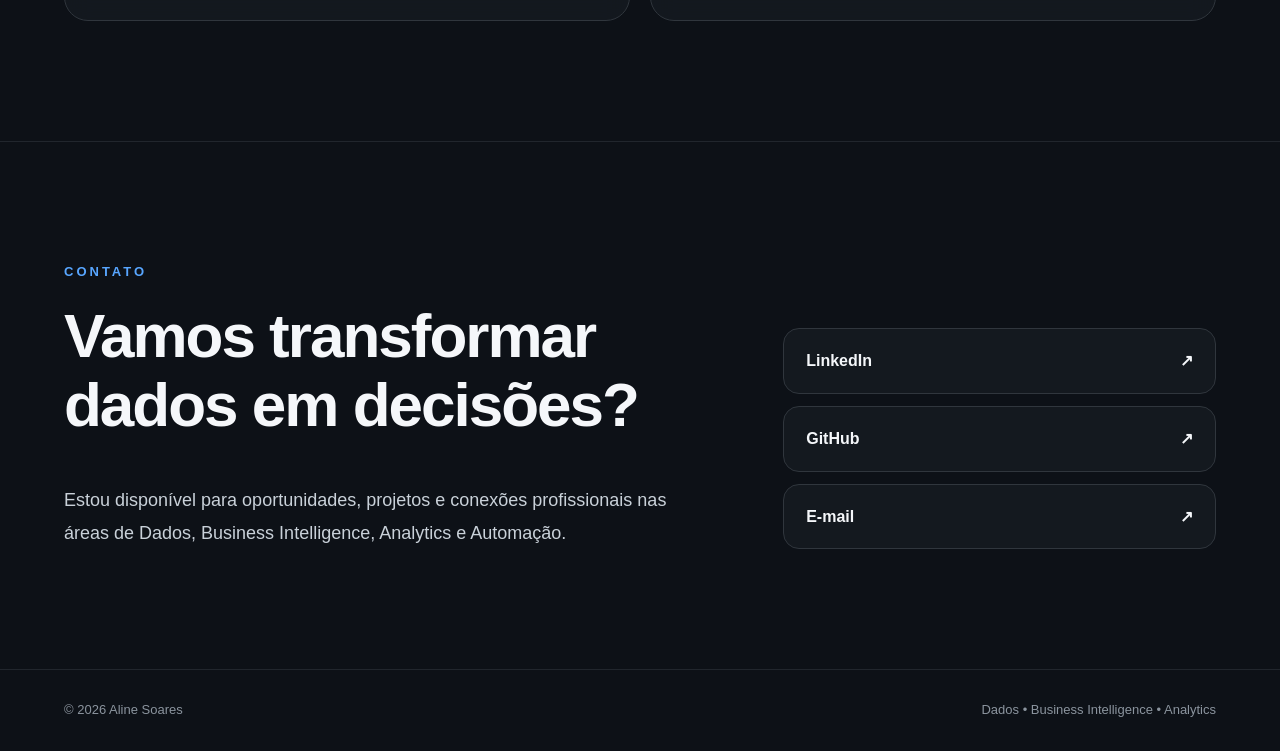
==== commit 66a6ee33: "Update index.html" ====
--- a/index.html
+++ b/index.html
@@ -73,9 +73,8 @@
           </p>
 
           <p class="description">
-            Transformando dados complexos em inteligência para apoiar
-            decisões estratégicas, automatizar processos e desenvolver
-            soluções orientadas a impacto.
+            Desenvolvendo soluções de dados, Business Intelligence e automação
+            para transformar informações em decisões estratégicas.
           </p>
 
           <div class="actions">
--- a/css/style.css
+++ b/css/style.css
@@ -1,3 +1,30 @@
+/* ===========================
+   VARIÁVEIS
+=========================== */
+
+:root {
+    --background: #0d1117;
+    --background-secondary: #101722;
+    --surface: rgba(22, 27, 34, 0.78);
+    --surface-solid: #161b22;
+    --border: #30363d;
+    --border-soft: #21262d;
+
+    --text: #f5f7fa;
+    --text-secondary: #c9d1d9;
+    --text-muted: #8b949e;
+
+    --blue: #3b82f6;
+    --purple: #7c3aed;
+    --cyan: #58a6ff;
+
+    --gradient: linear-gradient(135deg, #2563eb, #7c3aed);
+
+    --container: 1200px;
+    --radius: 24px;
+}
+
+
 /* ===========================
    RESET
 =========================== */
@@ -8,243 +35,1008 @@
     box-sizing: border-box;
 }
 
-/* ===========================
-   GERAL
-=========================== */
-
-body{
-    background:#0d1117;
-    color:#f5f5f5;
-    font-family:Segoe UI,Arial,sans-serif;
-}
-
-main{
-    width:90%;
-    max-width:1200px;
-    margin:auto;
-}
+html {
+    scroll-behavior: smooth;
+    scroll-padding-top: 90px;
+}
+
+body {
+    background:
+        radial-gradient(
+            circle at 85% 10%,
+            rgba(124, 58, 237, 0.12),
+            transparent 30%
+        ),
+        radial-gradient(
+            circle at 15% 30%,
+            rgba(37, 99, 235, 0.10),
+            transparent 28%
+        ),
+        var(--background);
+
+    color: var(--text);
+    font-family:
+        "Segoe UI",
+        Inter,
+        Arial,
+        sans-serif;
+
+    line-height: 1.6;
+}
+
+a {
+    color: inherit;
+}
+
+button {
+    font: inherit;
+}
+
+.container {
+    width: min(90%, var(--container));
+    margin: 0 auto;
+}
+
+
+/* ===========================
+   CABEÇALHO
+=========================== */
+
+.header {
+    position: fixed;
+    top: 0;
+    left: 0;
+    width: 100%;
+    z-index: 1000;
+
+    background: rgba(13, 17, 23, 0.82);
+    backdrop-filter: blur(18px);
+
+    border-bottom: 1px solid rgba(48, 54, 61, 0.65);
+}
+
+.header-content {
+    min-height: 76px;
+
+    display: flex;
+    align-items: center;
+    justify-content: space-between;
+}
+
+.logo {
+    color: var(--text);
+    font-size: 25px;
+    font-weight: 800;
+    text-decoration: none;
+    letter-spacing: -1px;
+}
+
+.logo span {
+    color: var(--purple);
+}
+
+.navigation {
+    display: flex;
+    align-items: center;
+    gap: 28px;
+}
+
+.navigation a {
+    color: var(--text-secondary);
+    font-size: 14px;
+    font-weight: 600;
+    text-decoration: none;
+    transition: 0.25s;
+}
+
+.navigation a:hover {
+    color: var(--cyan);
+}
+
+.menu-toggle {
+    display: none;
+
+    border: 1px solid var(--border);
+    border-radius: 10px;
+
+    background: var(--surface-solid);
+    color: var(--text);
+
+    padding: 8px 12px;
+    cursor: pointer;
+}
+
 
 /* ===========================
    HERO
 =========================== */
 
-.hero{
-
-    min-height:100vh;
-
-    display:flex;
-
-    flex-direction:column;
-
-    justify-content:center;
-
-}
-
-.eyebrow{
-
-    color:#58a6ff;
-
-    text-transform:uppercase;
-
-    letter-spacing:3px;
-
-    font-size:14px;
-
-    margin-bottom:25px;
-
-}
-
-h1{
-
-    font-size:72px;
-
-    margin-bottom:15px;
-
-}
-
-h2{
-
-    font-size:34px;
-
-    color:#c9d1d9;
-
-    margin-bottom:12px;
-
-}
-
-.subtitle{
-
-    color:#8b949e;
-
-    font-size:22px;
-
-    margin-bottom:35px;
-
-}
-
-.description{
-
-    max-width:700px;
-
-    line-height:1.8;
-
-    font-size:20px;
-
-    color:#c9d1d9;
-
-    margin-bottom:45px;
-
+.hero {
+    min-height: 100vh;
+    padding: 130px 0 80px;
+
+    display: flex;
+    align-items: center;
+}
+
+.hero-content {
+    display: grid;
+    grid-template-columns: minmax(0, 1.2fr) minmax(320px, 0.8fr);
+    gap: 80px;
+    align-items: center;
+}
+
+.hero-text {
+    max-width: 820px;
+}
+
+.eyebrow,
+.section-label {
+    color: var(--cyan);
+
+    text-transform: uppercase;
+    letter-spacing: 3px;
+
+    font-size: 13px;
+    font-weight: 600;
+}
+
+.eyebrow {
+    margin-bottom: 22px;
+}
+
+.hero h1 {
+    font-size: clamp(58px, 7vw, 92px);
+    line-height: 1;
+    letter-spacing: -4px;
+    margin-bottom: 24px;
+}
+
+.hero h2 {
+    color: var(--text-secondary);
+
+    font-size: clamp(28px, 3.2vw, 43px);
+    line-height: 1.2;
+
+    margin-bottom: 12px;
+}
+
+.subtitle {
+    color: var(--text-muted);
+    font-size: 21px;
+    margin-bottom: 34px;
+}
+
+.description {
+    max-width: 760px;
+
+    color: var(--text-secondary);
+    font-size: 19px;
+    line-height: 1.85;
+
+    margin-bottom: 38px;
+}
+
+
+/* ===========================
+   BOTÕES
+=========================== */
+
+.actions {
+    display: flex;
+    flex-wrap: wrap;
+    gap: 18px;
+
+    margin-bottom: 38px;
+}
+
+.btn {
+    display: inline-flex;
+    align-items: center;
+    justify-content: center;
+
+    min-height: 58px;
+    padding: 14px 28px;
+
+    border-radius: 999px;
+
+    font-weight: 700;
+    text-decoration: none;
+
+    transition:
+        transform 0.25s,
+        box-shadow 0.25s,
+        background 0.25s;
+}
+
+.primary {
+    background: var(--gradient);
+    color: white;
+
+    border: 1px solid transparent;
+
+    box-shadow:
+        0 14px 34px rgba(37, 99, 235, 0.20);
+}
+
+.primary:hover {
+    transform: translateY(-3px);
+
+    box-shadow:
+        0 18px 40px rgba(124, 58, 237, 0.28);
+}
+
+.secondary {
+    color: var(--text);
+    border: 1px solid var(--border);
+    background: rgba(22, 27, 34, 0.34);
+}
+
+.secondary:hover {
+    background: var(--surface-solid);
+    transform: translateY(-3px);
+}
+
+
+/* ===========================
+   TECNOLOGIAS DA HOME
+=========================== */
+
+.skills {
+    display: flex;
+    flex-wrap: wrap;
+    gap: 11px;
+}
+
+.skills span,
+.tags span,
+.project-technologies span {
+    border: 1px solid var(--border);
+    background: rgba(22, 27, 34, 0.72);
+
+    color: var(--cyan);
+
+    border-radius: 999px;
+    font-size: 14px;
+}
+
+.skills span {
+    padding: 10px 16px;
+    transition: 0.25s;
 }
 
 .skills span:hover {
-    background: linear-gradient(135deg, #2563eb, #7c3aed);
     color: white;
     border-color: transparent;
+
+    background: var(--gradient);
     transform: translateY(-2px);
 }
 
-.skills span{
-
-    padding:12px 18px;
-
-    border:1px solid #30363d;
-
-    border-radius:40px;
-
-    color:#58a6ff;
-
-    background:#161b22;
-
-    transition:.3s;
-
-}
-
-.skills span:hover{
-
-    background:#238636;
-
-    color:white;
-
-}
-
-/* ===========================
-   BOTÕES
-=========================== */
-
-.actions{
-
-    display:flex;
-
-    gap:20px;
-
-    margin-bottom:45px;
-
-}
-
-.btn{
-
-    text-decoration:none;
-
-    padding:16px 28px;
-
-    border-radius:50px;
-
-    font-weight:600;
-
-    transition:.3s;
-
-}
-
-.primary {
-    background: linear-gradient(135deg, #2563eb, #7c3aed);
-    color: white;
-    border: 1px solid transparent;
-    box-shadow: 0 12px 30px rgba(37, 99, 235, 0.22);
-}
-
-.primary:hover {
-    transform: translateY(-3px);
-    box-shadow: 0 16px 35px rgba(124, 58, 237, 0.30);
-}
-
-.secondary{
-
-    border:1px solid #30363d;
-
-    color:#f5f5f5;
-
-}
-
-.secondary:hover{
-
-    background:#21262d;
-
-    transform:translateY(-3px);
-
-}
+
+/* ===========================
+   VISUAL DA HOME
+=========================== */
+
+.hero-visual {
+    position: relative;
+    min-height: 450px;
+
+    display: flex;
+    align-items: center;
+    justify-content: center;
+}
+
+.data-card {
+    width: min(100%, 420px);
+
+    border: 1px solid rgba(88, 166, 255, 0.20);
+    border-radius: 30px;
+
+    background:
+        linear-gradient(
+            145deg,
+            rgba(22, 27, 34, 0.92),
+            rgba(16, 23, 34, 0.72)
+        );
+
+    box-shadow:
+        0 35px 80px rgba(0, 0, 0, 0.40),
+        0 0 80px rgba(124, 58, 237, 0.10);
+
+    backdrop-filter: blur(16px);
+}
+
+.main-card {
+    padding: 28px;
+    transform: rotate(1.5deg);
+}
+
+.card-header {
+    display: flex;
+    align-items: center;
+    justify-content: space-between;
+
+    color: var(--text-secondary);
+    font-size: 14px;
+    font-weight: 700;
+}
+
+.status {
+    color: #61d99f;
+    font-size: 12px;
+}
+
+.chart {
+    height: 210px;
+
+    display: flex;
+    align-items: flex-end;
+    gap: 12px;
+
+    margin: 35px 0;
+    padding: 20px;
+
+    border-radius: 22px;
+    background: rgba(13, 17, 23, 0.72);
+}
+
+.chart span {
+    flex: 1;
+    min-width: 18px;
+
+    border-radius: 8px 8px 3px 3px;
+
+    background: var(--gradient);
+    box-shadow: 0 0 18px rgba(59, 130, 246, 0.16);
+}
+
+.card-metrics {
+    display: grid;
+    grid-template-columns: repeat(3, 1fr);
+    gap: 12px;
+}
+
+.card-metrics div {
+    padding: 13px;
+
+    border: 1px solid var(--border-soft);
+    border-radius: 15px;
+
+    background: rgba(13, 17, 23, 0.44);
+}
+
+.card-metrics strong,
+.card-metrics small {
+    display: block;
+}
+
+.card-metrics strong {
+    color: var(--cyan);
+    font-size: 18px;
+}
+
+.card-metrics small {
+    color: var(--text-muted);
+    font-size: 11px;
+}
+
+.floating-card {
+    position: absolute;
+
+    padding: 11px 17px;
+
+    border: 1px solid rgba(88, 166, 255, 0.22);
+    border-radius: 999px;
+
+    background: rgba(22, 27, 34, 0.90);
+    backdrop-filter: blur(14px);
+
+    color: var(--text);
+    font-size: 13px;
+    font-weight: 700;
+
+    box-shadow: 0 15px 30px rgba(0, 0, 0, 0.28);
+}
+
+.floating-card-one {
+    top: 52px;
+    right: -8px;
+}
+
+.floating-card-two {
+    bottom: 50px;
+    left: -12px;
+}
+
+
+/* ===========================
+   ESTRUTURA DAS SEÇÕES
+=========================== */
+
+.section {
+    padding: 120px 0;
+    border-top: 1px solid var(--border-soft);
+}
+
+.section-label {
+    margin-bottom: 18px;
+}
+
+.section-title {
+    max-width: 820px;
+
+    font-size: clamp(40px, 5vw, 62px);
+    line-height: 1.12;
+    letter-spacing: -2px;
+
+    margin-bottom: 45px;
+}
+
+.section-introduction {
+    max-width: 780px;
+
+    color: var(--text-secondary);
+    font-size: 18px;
+    line-height: 1.8;
+
+    margin-top: -20px;
+    margin-bottom: 50px;
+}
+
+
 /* ===========================
    SOBRE MIM
 =========================== */
 
-.about {
-    min-height: 80vh;
-    padding: 100px 0;
-    border-top: 1px solid #21262d;
-}
-
-.section-label {
-    color: #58a6ff;
-    text-transform: uppercase;
-    letter-spacing: 3px;
-    font-size: 14px;
-    margin-bottom: 20px;
-}
-
-.section-title {
-    max-width: 750px;
-    font-size: 48px;
-    line-height: 1.2;
-    color: #f5f5f5;
-    margin-bottom: 45px;
-}
-
-.about-content {
+.about-grid {
+    display: grid;
+    grid-template-columns: 1.15fr 0.85fr;
+    gap: 75px;
+    align-items: start;
+}
+
+.about-text {
+    display: grid;
+    gap: 22px;
+}
+
+.about-text p {
+    color: var(--text-secondary);
+    font-size: 19px;
+    line-height: 1.85;
+}
+
+.about-highlights {
     display: grid;
     grid-template-columns: repeat(2, 1fr);
-    gap: 40px;
+    gap: 16px;
+}
+
+.highlight-card {
+    min-height: 175px;
+    padding: 22px;
+
+    border: 1px solid var(--border);
+    border-radius: 22px;
+
+    background: var(--surface);
+    backdrop-filter: blur(12px);
+
+    transition: 0.25s;
+}
+
+.highlight-card:hover {
+    border-color: rgba(88, 166, 255, 0.35);
+    transform: translateY(-4px);
+}
+
+.highlight-card strong {
+    display: block;
+
+    color: var(--cyan);
+    font-size: 28px;
+
+    margin-bottom: 13px;
+}
+
+.highlight-card span {
+    color: var(--text-secondary);
+    font-size: 14px;
+    line-height: 1.6;
+}
+
+
+/* ===========================
+   COMPETÊNCIAS
+=========================== */
+
+.competencies-grid {
+    display: grid;
+    grid-template-columns: repeat(3, 1fr);
+    gap: 20px;
+}
+
+.competency-card,
+.project-card,
+.education-card {
+    border: 1px solid var(--border);
+    border-radius: var(--radius);
+
+    background: var(--surface);
+    backdrop-filter: blur(12px);
+
+    transition:
+        transform 0.25s,
+        border-color 0.25s;
+}
+
+.competency-card {
+    min-height: 330px;
+    padding: 28px;
+}
+
+.competency-card:hover,
+.project-card:hover,
+.education-card:hover {
+    transform: translateY(-5px);
+    border-color: rgba(88, 166, 255, 0.38);
+}
+
+.card-number {
+    display: block;
+
+    color: var(--purple);
+    font-size: 13px;
+    font-weight: 800;
+
+    margin-bottom: 24px;
+}
+
+.competency-card h3 {
+    font-size: 22px;
+    line-height: 1.3;
+
+    margin-bottom: 17px;
+}
+
+.competency-card p {
+    color: var(--text-secondary);
+    font-size: 15px;
+    line-height: 1.75;
+
+    margin-bottom: 24px;
+}
+
+.tags,
+.project-technologies {
+    display: flex;
+    flex-wrap: wrap;
+    gap: 8px;
+}
+
+.tags span,
+.project-technologies span {
+    padding: 7px 11px;
+    font-size: 12px;
+}
+
+
+/* ===========================
+   PROJETOS
+=========================== */
+
+.projects-grid {
+    display: grid;
+    grid-template-columns: repeat(2, 1fr);
+    gap: 22px;
+}
+
+.project-card {
+    min-height: 390px;
+    padding: 30px;
+
+    display: flex;
+    flex-direction: column;
+}
+
+.project-card.featured {
+    background:
+        linear-gradient(
+            145deg,
+            rgba(37, 99, 235, 0.13),
+            rgba(124, 58, 237, 0.11)
+        ),
+        var(--surface);
+
+    border-color: rgba(88, 166, 255, 0.30);
+}
+
+.project-top {
+    display: flex;
+    justify-content: space-between;
+    gap: 15px;
+
+    margin-bottom: 35px;
+}
+
+.project-category {
+    color: var(--cyan);
+
+    font-size: 12px;
+    font-weight: 700;
+
+    text-transform: uppercase;
+    letter-spacing: 1px;
+}
+
+.project-status {
+    color: var(--text-muted);
+    font-size: 12px;
+}
+
+.project-card h3 {
+    font-size: 31px;
+    line-height: 1.2;
+
+    margin-bottom: 18px;
+}
+
+.project-card p {
+    color: var(--text-secondary);
+    line-height: 1.75;
+
+    margin-bottom: 24px;
+}
+
+.project-technologies {
+    margin-bottom: 25px;
+}
+
+.project-link {
+    color: var(--text);
+    font-weight: 700;
+    text-decoration: none;
+
+    margin-top: auto;
+}
+
+.project-link:hover {
+    color: var(--cyan);
+}
+
+
+/* ===========================
+   EXPERIÊNCIA
+=========================== */
+
+.timeline {
+    position: relative;
     max-width: 1000px;
 }
 
-.about-content p {
-    color: #c9d1d9;
+.timeline::before {
+    content: "";
+
+    position: absolute;
+    top: 0;
+    bottom: 0;
+    left: 135px;
+
+    width: 1px;
+
+    background:
+        linear-gradient(
+            var(--blue),
+            var(--purple),
+            transparent
+        );
+}
+
+.timeline-item {
+    position: relative;
+
+    display: grid;
+    grid-template-columns: 105px 1fr;
+    gap: 60px;
+
+    padding-bottom: 55px;
+}
+
+.timeline-item::before {
+    content: "";
+
+    position: absolute;
+    left: 128px;
+    top: 8px;
+
+    width: 13px;
+    height: 13px;
+
+    border-radius: 50%;
+
+    background: var(--gradient);
+    box-shadow: 0 0 0 6px var(--background);
+}
+
+.timeline-period {
+    color: var(--cyan);
+    font-size: 14px;
+    font-weight: 800;
+}
+
+.timeline-content {
+    padding: 0 0 10px;
+}
+
+.timeline-content h3 {
+    font-size: 24px;
+    margin-bottom: 5px;
+}
+
+.timeline-content h4 {
+    color: var(--text-muted);
+    font-size: 16px;
+    font-weight: 600;
+
+    margin-bottom: 15px;
+}
+
+.timeline-content p {
+    max-width: 710px;
+
+    color: var(--text-secondary);
+    line-height: 1.75;
+}
+
+
+/* ===========================
+   FORMAÇÃO
+=========================== */
+
+.education-grid {
+    display: grid;
+    grid-template-columns: repeat(2, 1fr);
+    gap: 20px;
+}
+
+.education-card {
+    padding: 28px;
+}
+
+.education-card span {
+    display: block;
+
+    color: var(--cyan);
+    font-size: 13px;
+    font-weight: 700;
+
+    margin-bottom: 18px;
+}
+
+.education-card h3 {
+    font-size: 22px;
+    margin-bottom: 7px;
+}
+
+.education-card p {
+    color: var(--text-muted);
+}
+
+
+/* ===========================
+   CONTATO
+=========================== */
+
+.contact-content {
+    display: grid;
+    grid-template-columns: 1.2fr 0.8fr;
+    gap: 70px;
+    align-items: end;
+}
+
+.contact-text {
+    max-width: 720px;
+
+    color: var(--text-secondary);
     font-size: 18px;
     line-height: 1.8;
 }
 
-/* Ajuste para celular */
-@media (max-width: 768px) {
-    h1 {
-        font-size: 48px;
-    }
-
-    h2 {
-        font-size: 27px;
+.contact-links {
+    display: grid;
+    gap: 12px;
+}
+
+.contact-links a {
+    display: flex;
+    align-items: center;
+    justify-content: space-between;
+
+    padding: 19px 22px;
+
+    border: 1px solid var(--border);
+    border-radius: 16px;
+
+    background: var(--surface);
+
+    color: var(--text);
+    font-weight: 700;
+    text-decoration: none;
+
+    transition: 0.25s;
+}
+
+.contact-links a:hover {
+    border-color: var(--purple);
+    transform: translateX(5px);
+}
+
+
+/* ===========================
+   RODAPÉ
+=========================== */
+
+.footer {
+    border-top: 1px solid var(--border-soft);
+    padding: 30px 0;
+}
+
+.footer-content {
+    display: flex;
+    justify-content: space-between;
+    gap: 20px;
+
+    color: var(--text-muted);
+    font-size: 13px;
+}
+
+
+/* ===========================
+   RESPONSIVIDADE
+=========================== */
+
+@media (max-width: 1000px) {
+
+    .hero-content,
+    .about-grid,
+    .contact-content {
+        grid-template-columns: 1fr;
+    }
+
+    .hero-visual {
+        display: none;
+    }
+
+    .competencies-grid {
+        grid-template-columns: repeat(2, 1fr);
+    }
+
+}
+
+
+@media (max-width: 780px) {
+
+    .header-content {
+        min-height: 68px;
+    }
+
+    .menu-toggle {
+        display: block;
+    }
+
+    .navigation {
+        position: absolute;
+        top: 68px;
+        left: 5%;
+        right: 5%;
+
+        display: none;
+        flex-direction: column;
+        align-items: stretch;
+        gap: 0;
+
+        padding: 12px;
+
+        border: 1px solid var(--border);
+        border-radius: 18px;
+
+        background: rgba(22, 27, 34, 0.98);
+
+        box-shadow: 0 24px 60px rgba(0, 0, 0, 0.35);
+    }
+
+    .navigation.open {
+        display: flex;
+    }
+
+    .navigation a {
+        padding: 13px 12px;
+        border-radius: 10px;
+    }
+
+    .navigation a:hover {
+        background: rgba(88, 166, 255, 0.08);
+    }
+
+    .hero {
+        padding-top: 110px;
+    }
+
+    .hero h1 {
+        letter-spacing: -2px;
+    }
+
+    .hero h2 {
+        font-size: 29px;
+    }
+
+    .subtitle {
+        font-size: 18px;
     }
 
     .description {
         font-size: 17px;
     }
 
+    .section {
+        padding: 90px 0;
+    }
+
+    .section-title {
+        font-size: 40px;
+        letter-spacing: -1px;
+    }
+
+    .about-highlights,
+    .competencies-grid,
+    .projects-grid,
+    .education-grid {
+        grid-template-columns: 1fr;
+    }
+
+    .timeline::before {
+        left: 7px;
+    }
+
+    .timeline-item {
+        grid-template-columns: 1fr;
+        gap: 12px;
+
+        padding-left: 35px;
+    }
+
+    .timeline-item::before {
+        left: 0;
+    }
+
+    .footer-content {
+        flex-direction: column;
+    }
+
+}
+
+
+@media (max-width: 520px) {
+
     .actions {
         flex-direction: column;
-        align-items: flex-start;
-    }
-
-    .section-title {
-        font-size: 36px;
-    }
-
-    .about-content {
-        grid-template-columns: 1fr;
-    }
-}
+    }
+
+    .btn {
+        width: 100%;
+    }
+
+    .hero h1 {
+        font-size: 52px;
+    }
+
+    .hero-skills {
+        gap: 8px;
+    }
+
+    .highlight-card {
+        min-height: auto;
+    }
+
+}
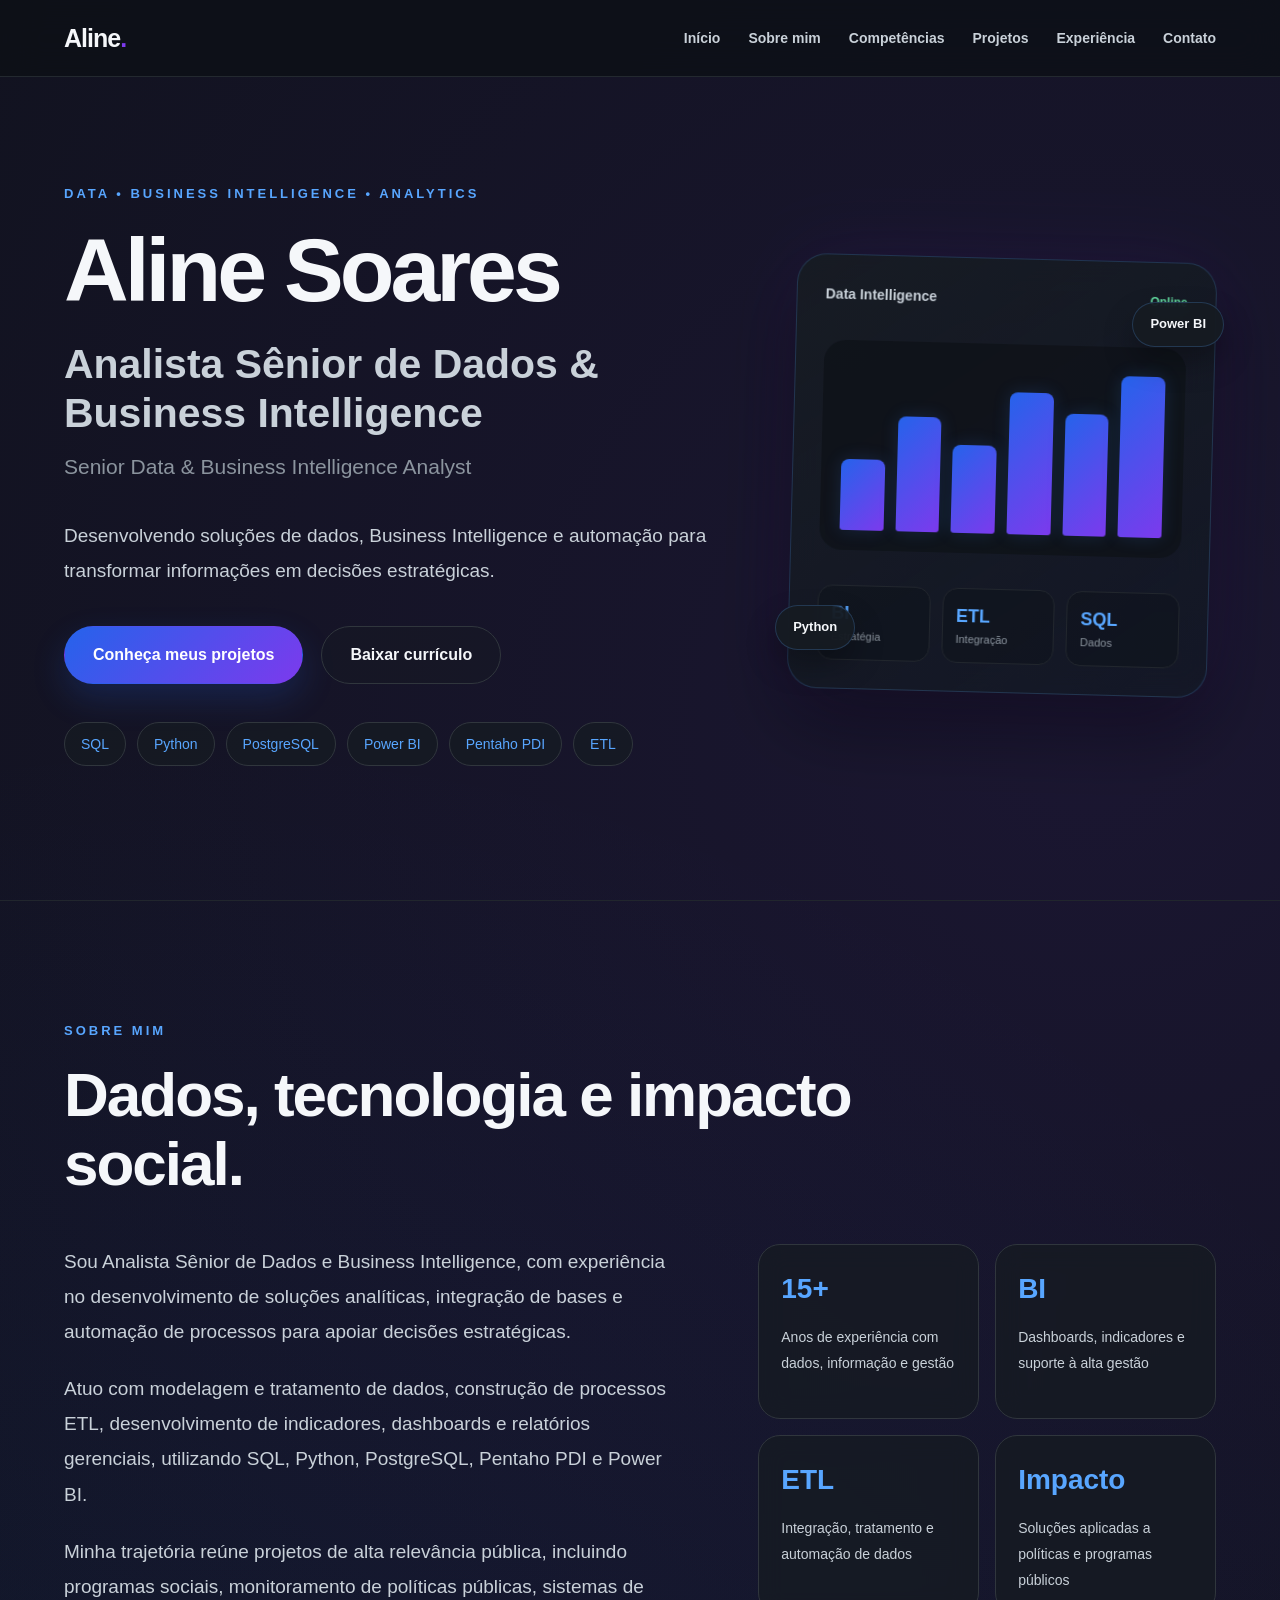
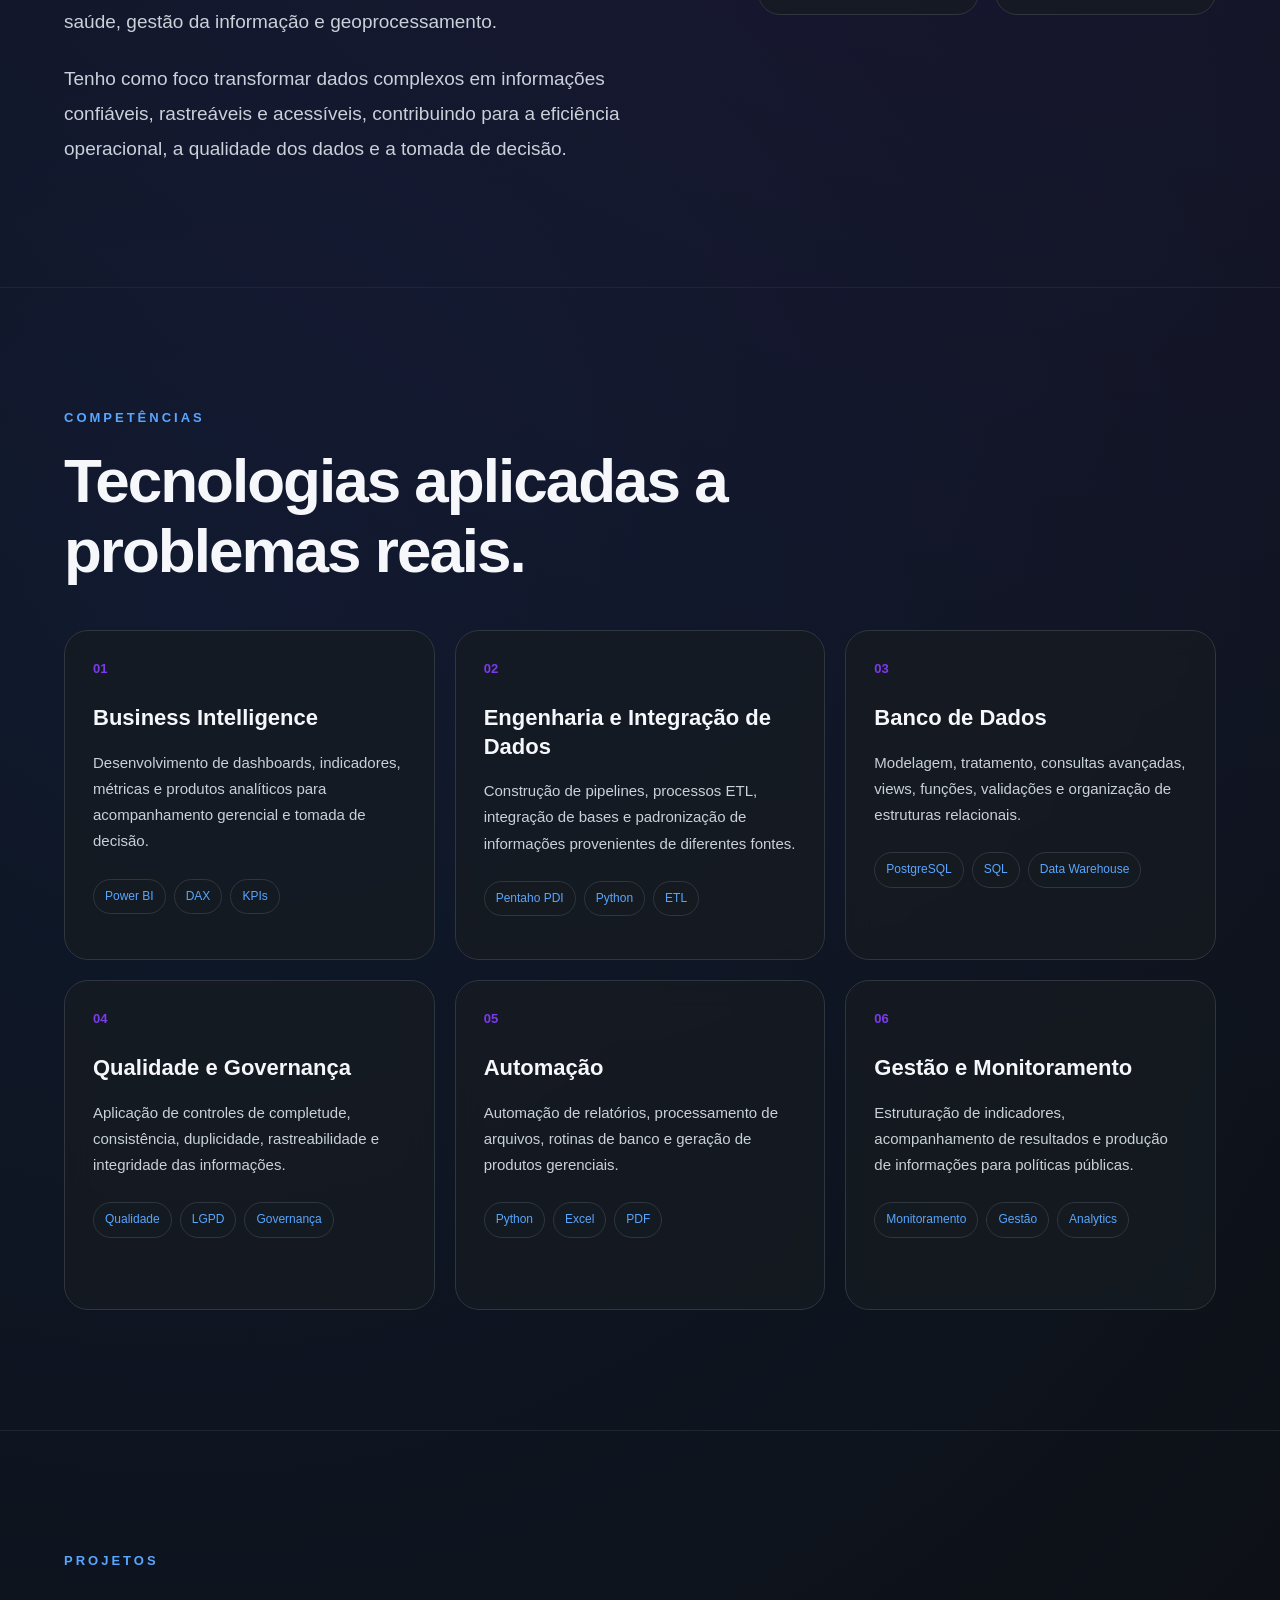
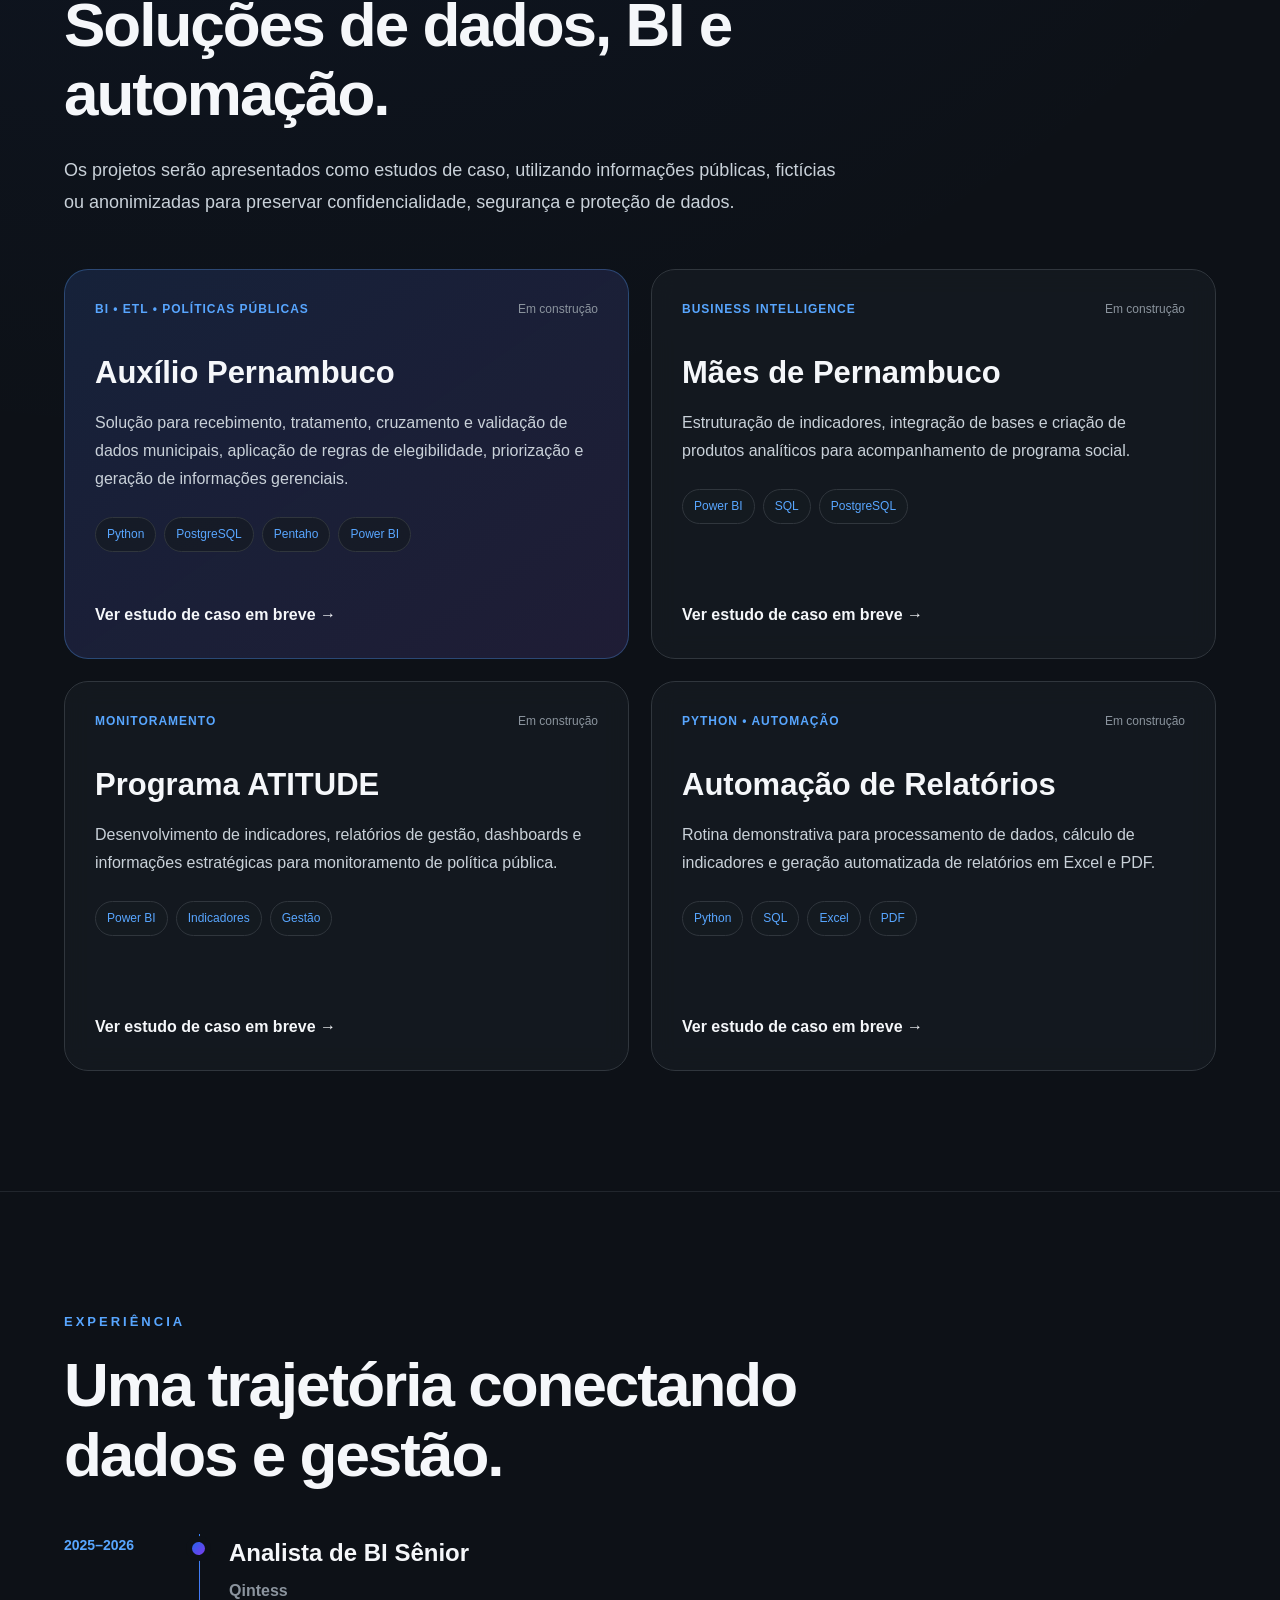
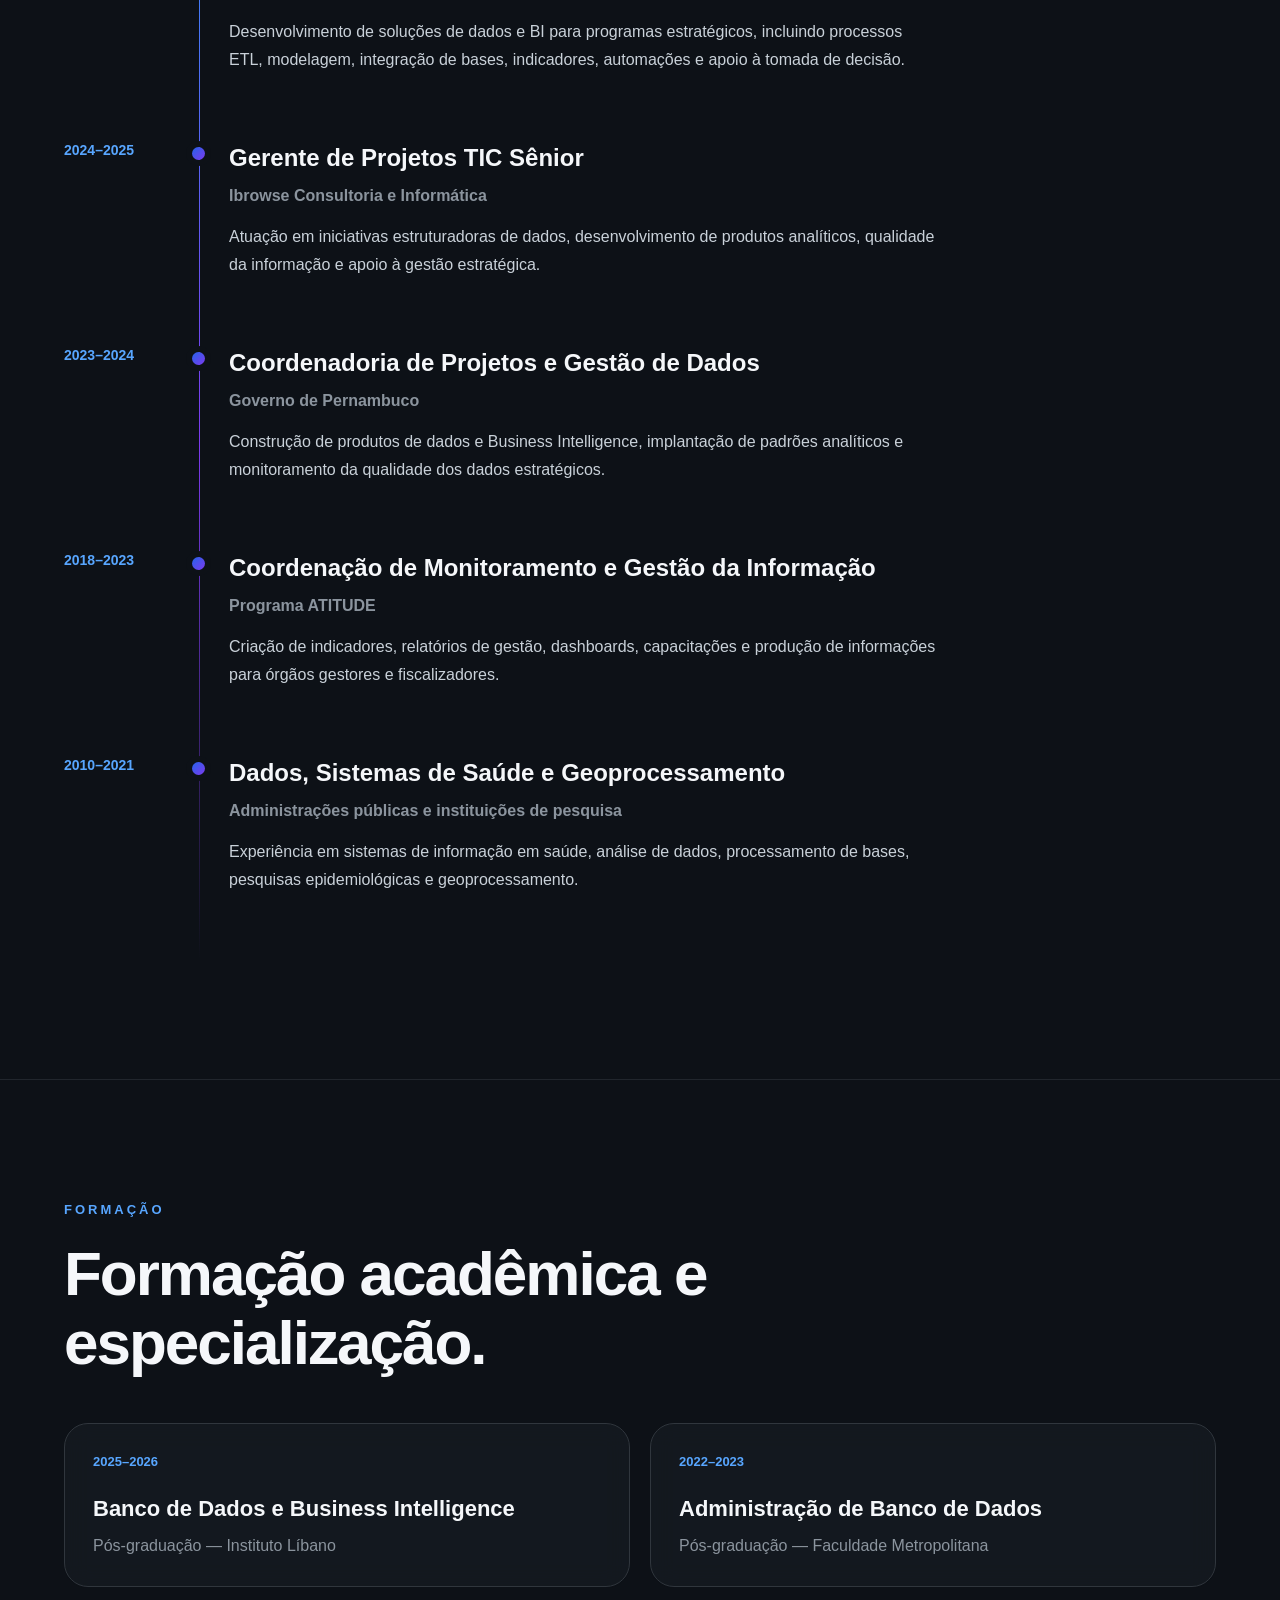
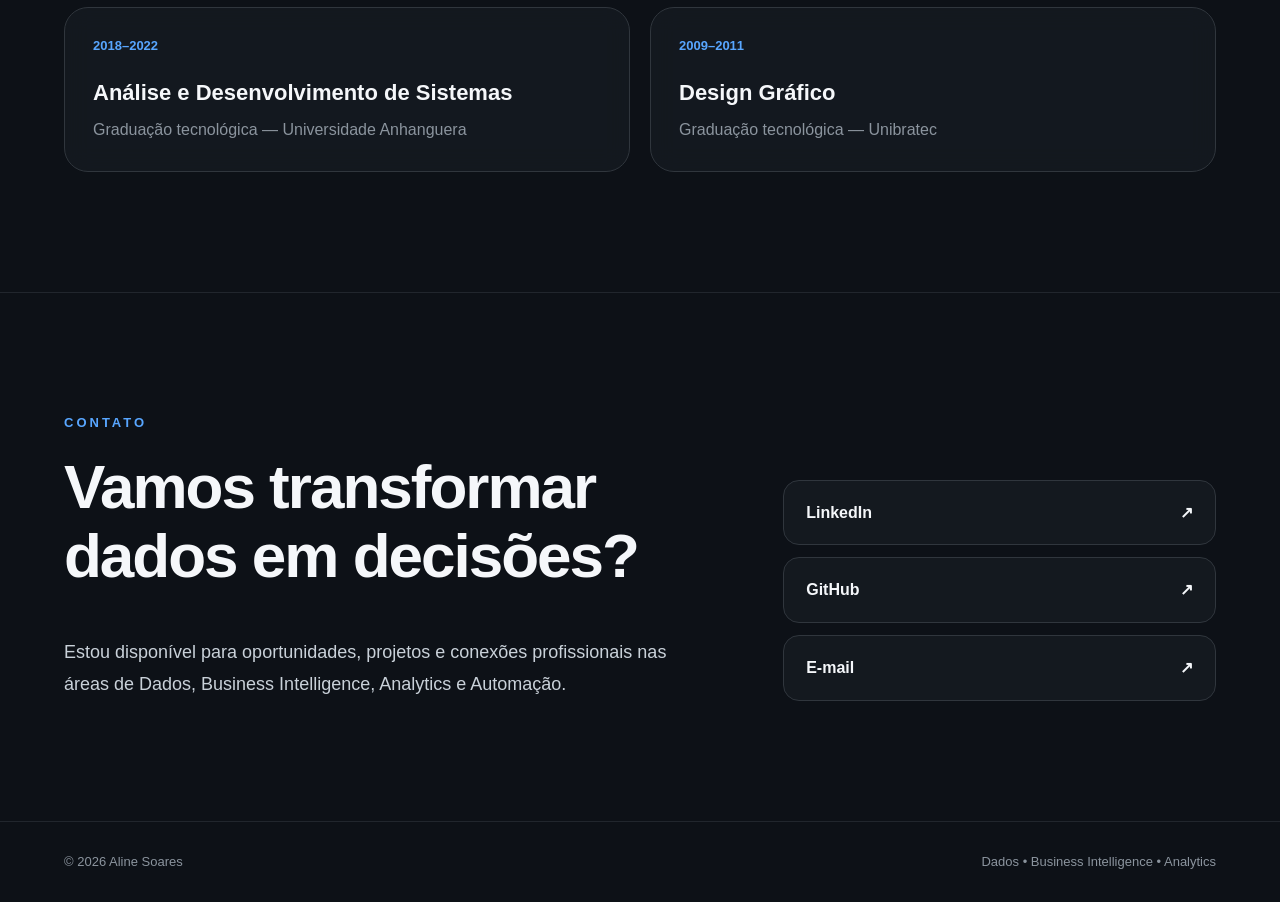
==== commit 1f7bb539: "Update index.html" ====
--- a/index.html
+++ b/index.html
@@ -160,46 +160,64 @@
         <div class="about-grid">
 
           <div class="about-text">
+
             <p>
               Sou Analista Sênior de Dados e Business Intelligence, com
-              experiência na construção de soluções de dados para apoiar
-              decisões estratégicas, monitoramento de políticas públicas e
-              melhoria de processos.
-            </p>
-
-            <p>
-              Atuo no desenvolvimento de processos ETL, modelagem e tratamento
-              de dados, automação de relatórios, criação de indicadores e
-              integração de bases governamentais.
-            </p>
-
-            <p>
-              Minha trajetória reúne experiência em Business Intelligence,
-              análise de dados, gestão da informação, sistemas de saúde,
-              monitoramento de programas sociais e geoprocessamento.
-            </p>
+              experiência no desenvolvimento de soluções analíticas,
+              integração de bases e automação de processos para apoiar
+              decisões estratégicas.
+            </p>
+
+            <p>
+              Atuo com modelagem e tratamento de dados, construção de processos
+              ETL, desenvolvimento de indicadores, dashboards e relatórios
+              gerenciais, utilizando SQL, Python, PostgreSQL, Pentaho PDI
+              e Power BI.
+            </p>
+
+            <p>
+              Minha trajetória reúne projetos de alta relevância pública,
+              incluindo programas sociais, monitoramento de políticas públicas,
+              sistemas de saúde, gestão da informação e geoprocessamento.
+            </p>
+
+            <p>
+              Tenho como foco transformar dados complexos em informações
+              confiáveis, rastreáveis e acessíveis, contribuindo para a
+              eficiência operacional, a qualidade dos dados e a tomada
+              de decisão.
+            </p>
+
           </div>
 
           <div class="about-highlights">
 
             <article class="highlight-card">
               <strong>15+</strong>
-              <span>Anos de experiência com dados, informação e gestão</span>
+              <span>
+                Anos de experiência com dados, informação e gestão
+              </span>
             </article>
 
             <article class="highlight-card">
               <strong>BI</strong>
-              <span>Dashboards, indicadores e suporte à alta gestão</span>
+              <span>
+                Dashboards, indicadores e suporte à alta gestão
+              </span>
             </article>
 
             <article class="highlight-card">
               <strong>ETL</strong>
-              <span>Integração, tratamento e automação de dados</span>
+              <span>
+                Integração, tratamento e automação de dados
+              </span>
             </article>
 
             <article class="highlight-card">
               <strong>Impacto</strong>
-              <span>Soluções aplicadas a políticas e programas públicos</span>
+              <span>
+                Soluções aplicadas a políticas e programas públicos
+              </span>
             </article>
 
           </div>
@@ -224,11 +242,14 @@
 
           <article class="competency-card">
             <span class="card-number">01</span>
+
             <h3>Business Intelligence</h3>
+
             <p>
               Desenvolvimento de dashboards, indicadores, métricas e produtos
               analíticos para acompanhamento gerencial e tomada de decisão.
             </p>
+
             <div class="tags">
               <span>Power BI</span>
               <span>DAX</span>
@@ -238,11 +259,14 @@
 
           <article class="competency-card">
             <span class="card-number">02</span>
+
             <h3>Engenharia e Integração de Dados</h3>
+
             <p>
               Construção de pipelines, processos ETL, integração de bases e
               padronização de informações provenientes de diferentes fontes.
             </p>
+
             <div class="tags">
               <span>Pentaho PDI</span>
               <span>Python</span>
@@ -252,11 +276,14 @@
 
           <article class="competency-card">
             <span class="card-number">03</span>
+
             <h3>Banco de Dados</h3>
+
             <p>
               Modelagem, tratamento, consultas avançadas, views, funções,
               validações e organização de estruturas relacionais.
             </p>
+
             <div class="tags">
               <span>PostgreSQL</span>
               <span>SQL</span>
@@ -266,11 +293,14 @@
 
           <article class="competency-card">
             <span class="card-number">04</span>
+
             <h3>Qualidade e Governança</h3>
+
             <p>
               Aplicação de controles de completude, consistência, duplicidade,
               rastreabilidade e integridade das informações.
             </p>
+
             <div class="tags">
               <span>Qualidade</span>
               <span>LGPD</span>
@@ -280,11 +310,14 @@
 
           <article class="competency-card">
             <span class="card-number">05</span>
+
             <h3>Automação</h3>
+
             <p>
               Automação de relatórios, processamento de arquivos, rotinas de
               banco e geração de produtos gerenciais.
             </p>
+
             <div class="tags">
               <span>Python</span>
               <span>Excel</span>
@@ -294,11 +327,14 @@
 
           <article class="competency-card">
             <span class="card-number">06</span>
+
             <h3>Gestão e Monitoramento</h3>
+
             <p>
               Estruturação de indicadores, acompanhamento de resultados e
               produção de informações para políticas públicas.
             </p>
+
             <div class="tags">
               <span>Monitoramento</span>
               <span>Gestão</span>
@@ -331,6 +367,7 @@
         <div class="projects-grid">
 
           <article class="project-card featured">
+
             <div class="project-top">
               <span class="project-category">
                 BI • ETL • Políticas públicas
@@ -359,9 +396,11 @@
             <a href="#" class="project-link">
               Ver estudo de caso em breve →
             </a>
+
           </article>
 
           <article class="project-card">
+
             <div class="project-top">
               <span class="project-category">
                 Business Intelligence
@@ -388,9 +427,11 @@
             <a href="#" class="project-link">
               Ver estudo de caso em breve →
             </a>
+
           </article>
 
           <article class="project-card">
+
             <div class="project-top">
               <span class="project-category">
                 Monitoramento
@@ -418,9 +459,11 @@
             <a href="#" class="project-link">
               Ver estudo de caso em breve →
             </a>
+
           </article>
 
           <article class="project-card">
+
             <div class="project-top">
               <span class="project-category">
                 Python • Automação
@@ -448,6 +491,7 @@
             <a href="#" class="project-link">
               Ver estudo de caso em breve →
             </a>
+
           </article>
 
         </div>
@@ -469,12 +513,15 @@
         <div class="timeline">
 
           <article class="timeline-item">
+
             <div class="timeline-period">
               2025–2026
             </div>
 
             <div class="timeline-content">
+
               <h3>Analista de BI Sênior</h3>
+
               <h4>Qintess</h4>
 
               <p>
@@ -482,16 +529,21 @@
                 estratégicos, incluindo processos ETL, modelagem, integração
                 de bases, indicadores, automações e apoio à tomada de decisão.
               </p>
-            </div>
+
+            </div>
+
           </article>
 
           <article class="timeline-item">
+
             <div class="timeline-period">
               2024–2025
             </div>
 
             <div class="timeline-content">
+
               <h3>Gerente de Projetos TIC Sênior</h3>
+
               <h4>Ibrowse Consultoria e Informática</h4>
 
               <p>
@@ -499,16 +551,21 @@
                 de produtos analíticos, qualidade da informação e apoio à
                 gestão estratégica.
               </p>
-            </div>
+
+            </div>
+
           </article>
 
           <article class="timeline-item">
+
             <div class="timeline-period">
               2023–2024
             </div>
 
             <div class="timeline-content">
+
               <h3>Coordenadoria de Projetos e Gestão de Dados</h3>
+
               <h4>Governo de Pernambuco</h4>
 
               <p>
@@ -516,41 +573,55 @@
                 implantação de padrões analíticos e monitoramento da qualidade
                 dos dados estratégicos.
               </p>
-            </div>
+
+            </div>
+
           </article>
 
           <article class="timeline-item">
+
             <div class="timeline-period">
               2018–2023
             </div>
 
             <div class="timeline-content">
+
               <h3>Coordenação de Monitoramento e Gestão da Informação</h3>
+
               <h4>Programa ATITUDE</h4>
 
               <p>
                 Criação de indicadores, relatórios de gestão, dashboards,
-                capacitações e produção de informações para órgãos gestores e
-                fiscalizadores.
+                capacitações e produção de informações para órgãos gestores
+                e fiscalizadores.
               </p>
-            </div>
+
+            </div>
+
           </article>
 
           <article class="timeline-item">
+
             <div class="timeline-period">
               2010–2021
             </div>
 
             <div class="timeline-content">
+
               <h3>Dados, Sistemas de Saúde e Geoprocessamento</h3>
-              <h4>Administrações públicas e instituições de pesquisa</h4>
+
+              <h4>
+                Administrações públicas e instituições de pesquisa
+              </h4>
 
               <p>
                 Experiência em sistemas de informação em saúde, análise de
                 dados, processamento de bases, pesquisas epidemiológicas e
                 geoprocessamento.
               </p>
-            </div>
+
+            </div>
+
           </article>
 
         </div>
@@ -573,26 +644,50 @@
 
           <article class="education-card">
             <span>2025–2026</span>
-            <h3>Banco de Dados e Business Intelligence</h3>
-            <p>Pós-graduação — Instituto Líbano</p>
+
+            <h3>
+              Banco de Dados e Business Intelligence
+            </h3>
+
+            <p>
+              Pós-graduação — Instituto Líbano
+            </p>
           </article>
 
           <article class="education-card">
             <span>2022–2023</span>
-            <h3>Administração de Banco de Dados</h3>
-            <p>Pós-graduação — Faculdade Metropolitana</p>
+
+            <h3>
+              Administração de Banco de Dados
+            </h3>
+
+            <p>
+              Pós-graduação — Faculdade Metropolitana
+            </p>
           </article>
 
           <article class="education-card">
             <span>2018–2022</span>
-            <h3>Análise e Desenvolvimento de Sistemas</h3>
-            <p>Graduação tecnológica — Universidade Anhanguera</p>
+
+            <h3>
+              Análise e Desenvolvimento de Sistemas
+            </h3>
+
+            <p>
+              Graduação tecnológica — Universidade Anhanguera
+            </p>
           </article>
 
           <article class="education-card">
             <span>2009–2011</span>
-            <h3>Design Gráfico</h3>
-            <p>Graduação tecnológica — Unibratec</p>
+
+            <h3>
+              Design Gráfico
+            </h3>
+
+            <p>
+              Graduação tecnológica — Unibratec
+            </p>
           </article>
 
         </div>
@@ -606,7 +701,10 @@
       <div class="container contact-content">
 
         <div>
-          <p class="section-label">Contato</p>
+
+          <p class="section-label">
+            Contato
+          </p>
 
           <h2 class="section-title">
             Vamos transformar dados em decisões?
@@ -617,6 +715,7 @@
             profissionais nas áreas de Dados, Business Intelligence,
             Analytics e Automação.
           </p>
+
         </div>
 
         <div class="contact-links">
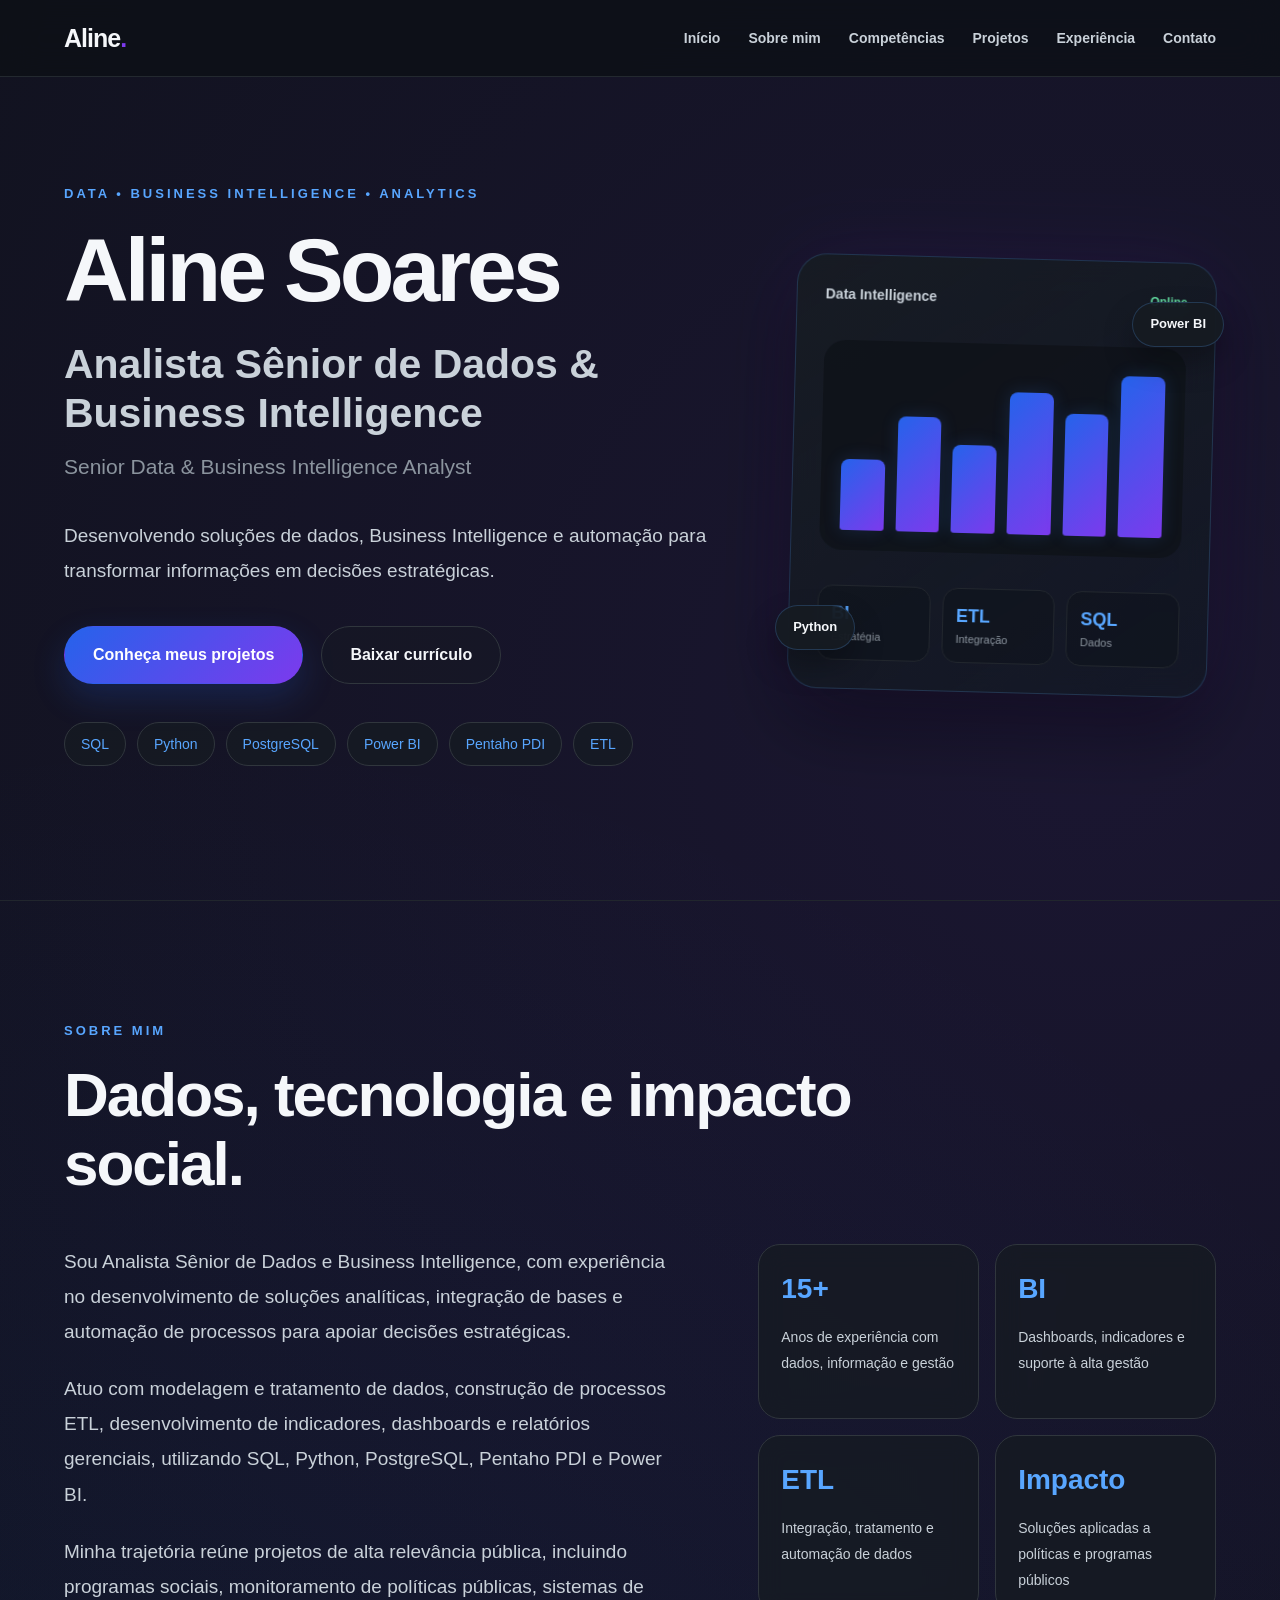
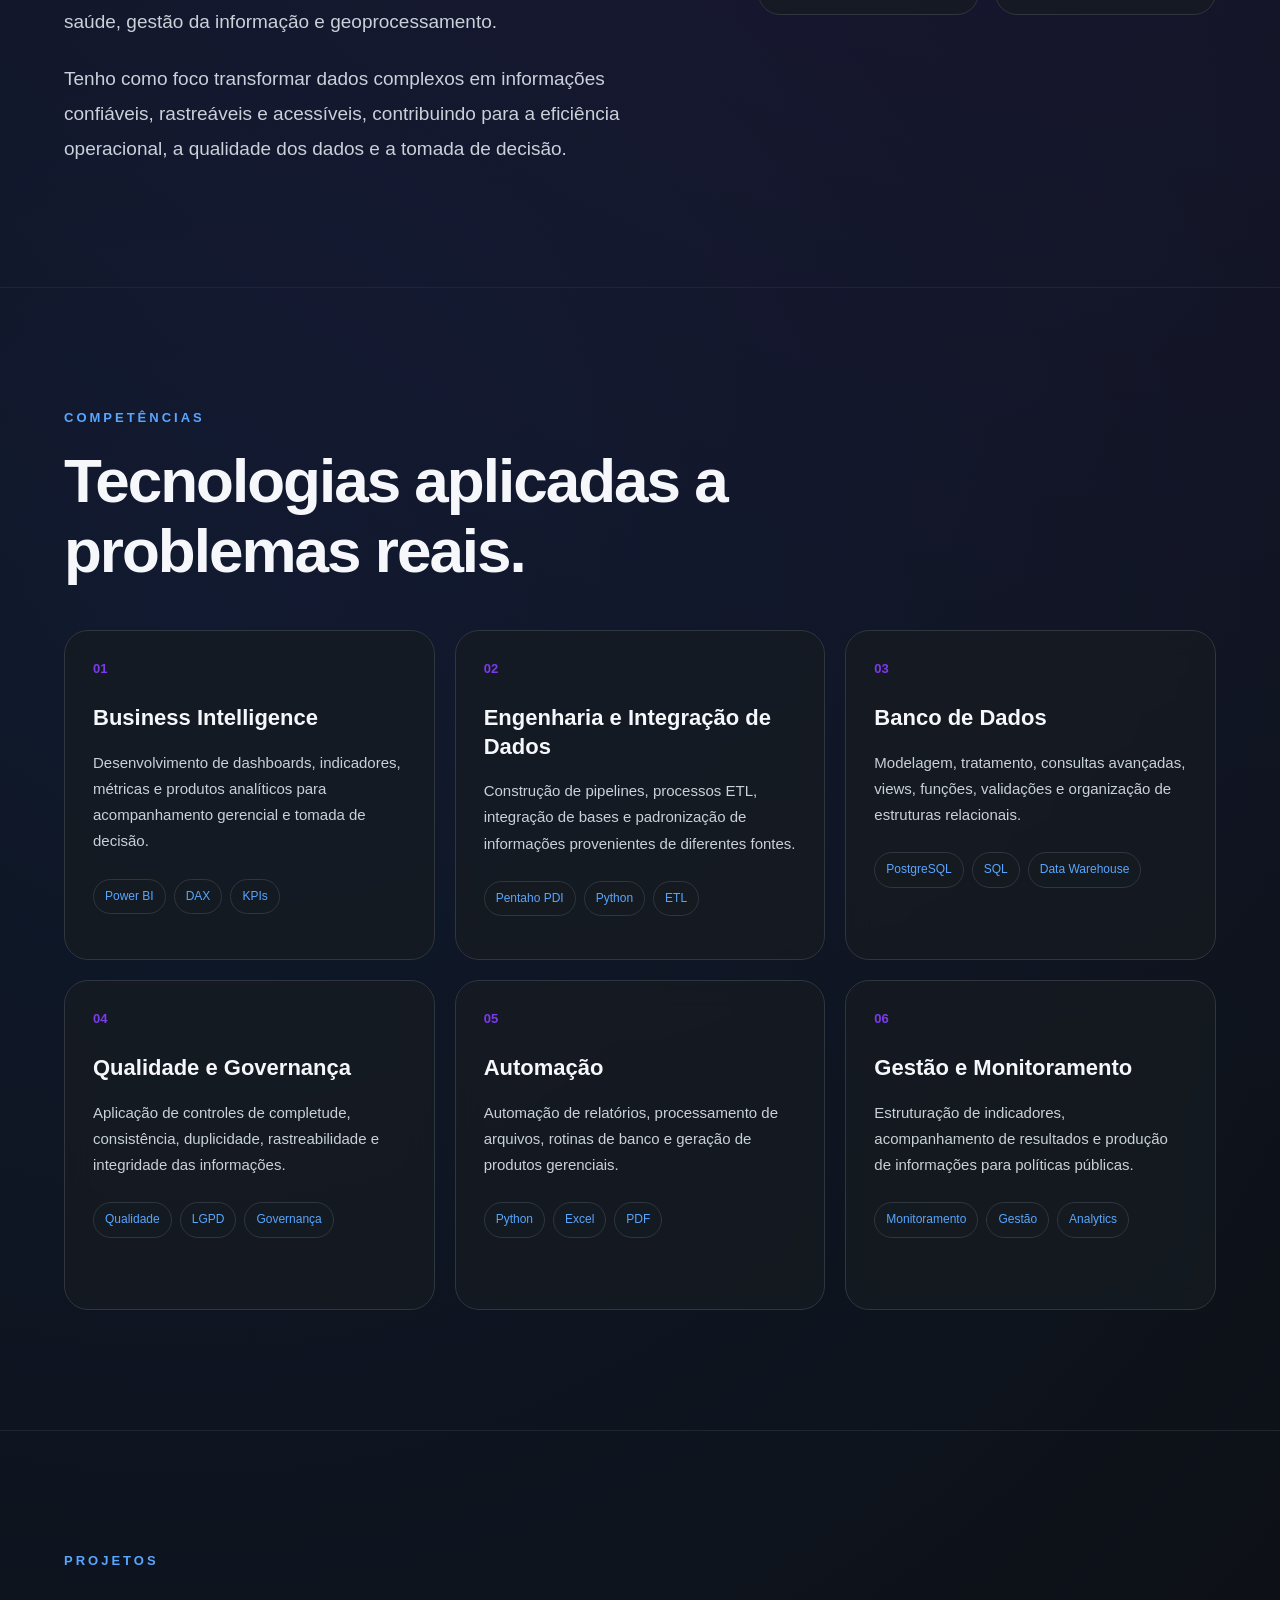
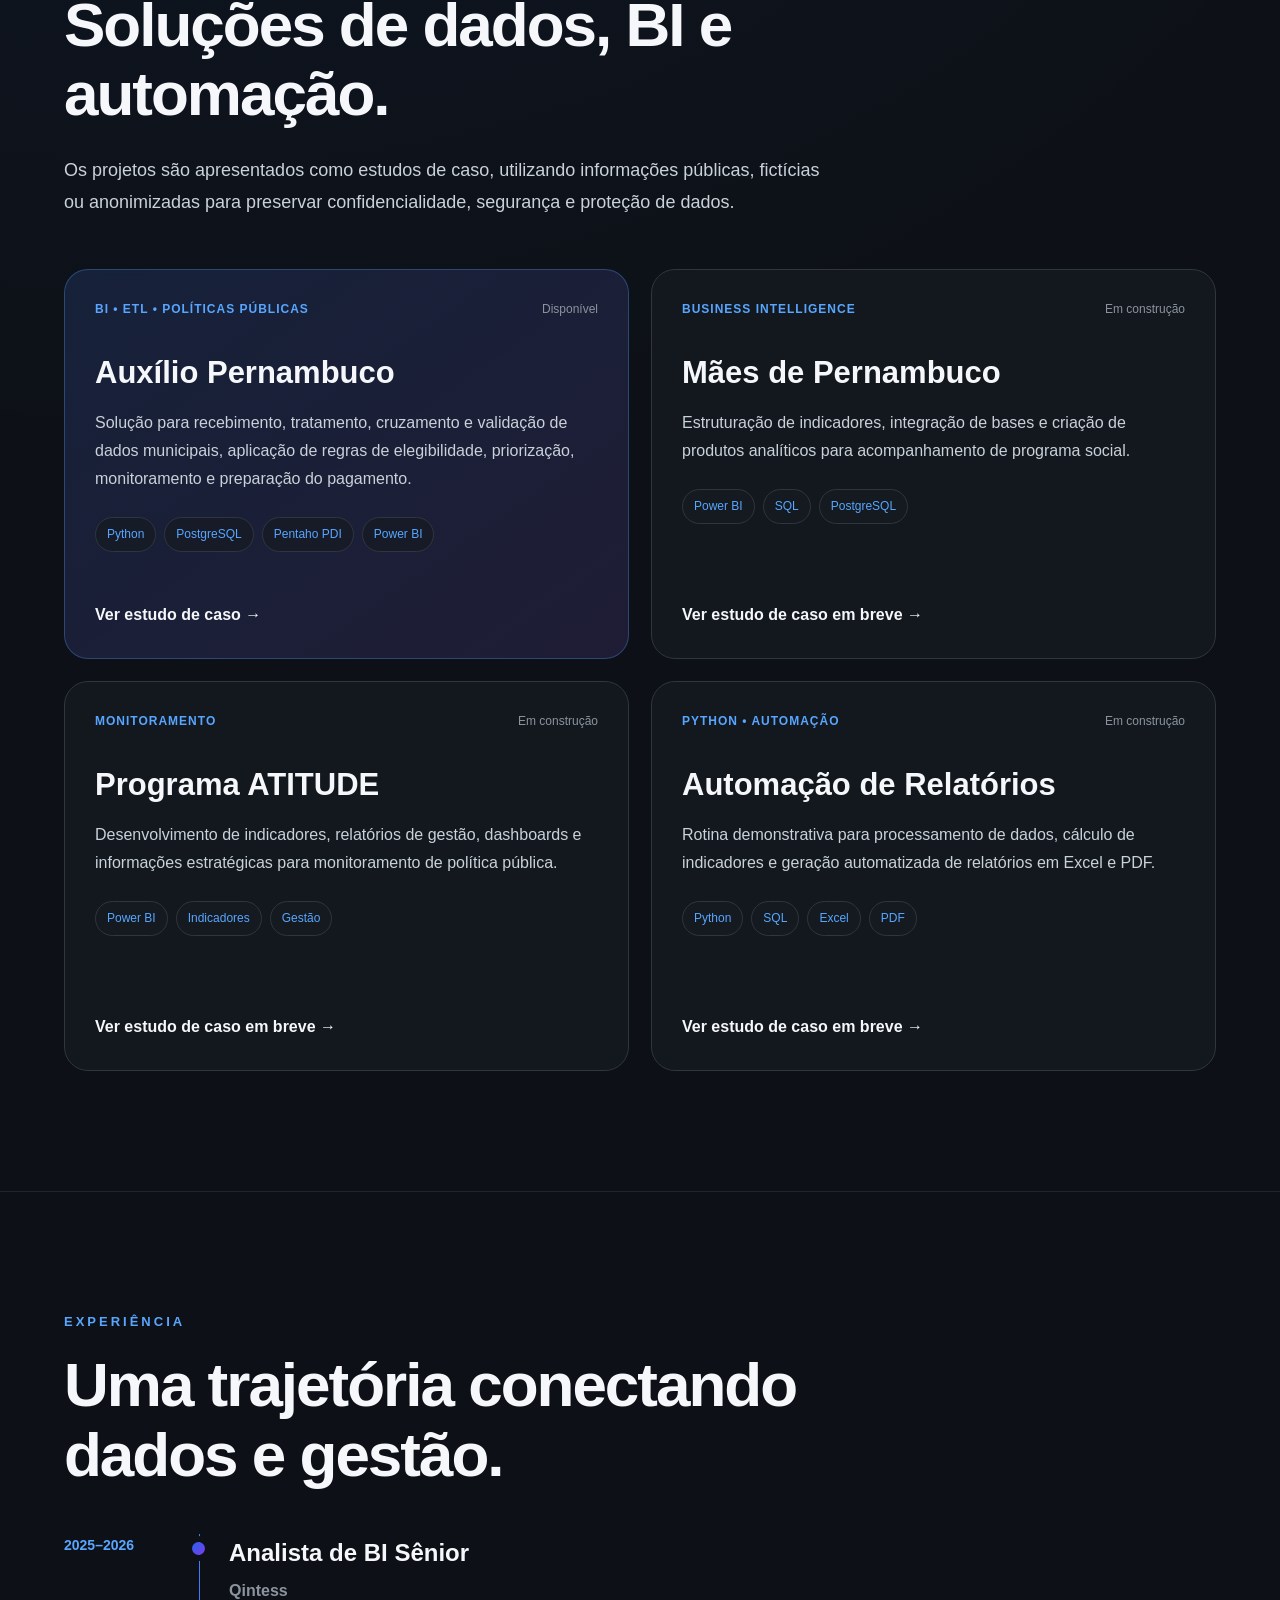
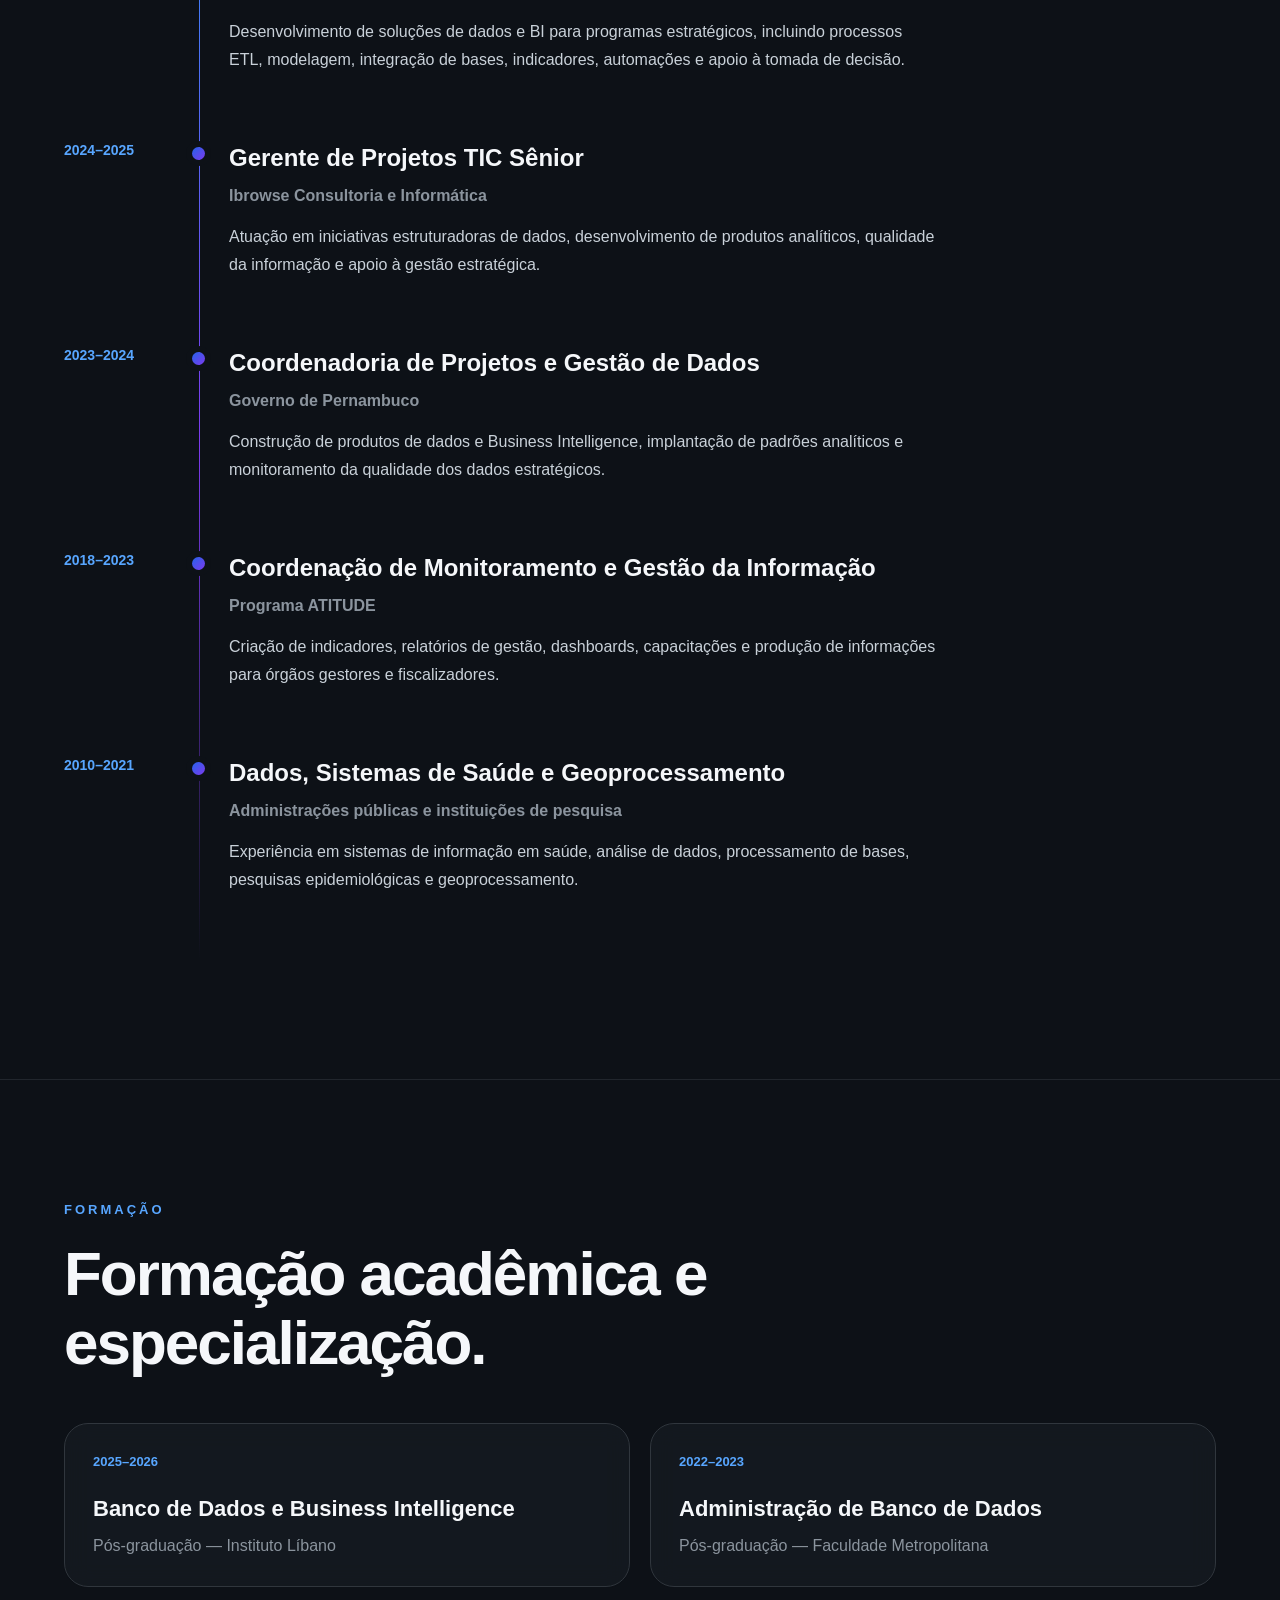
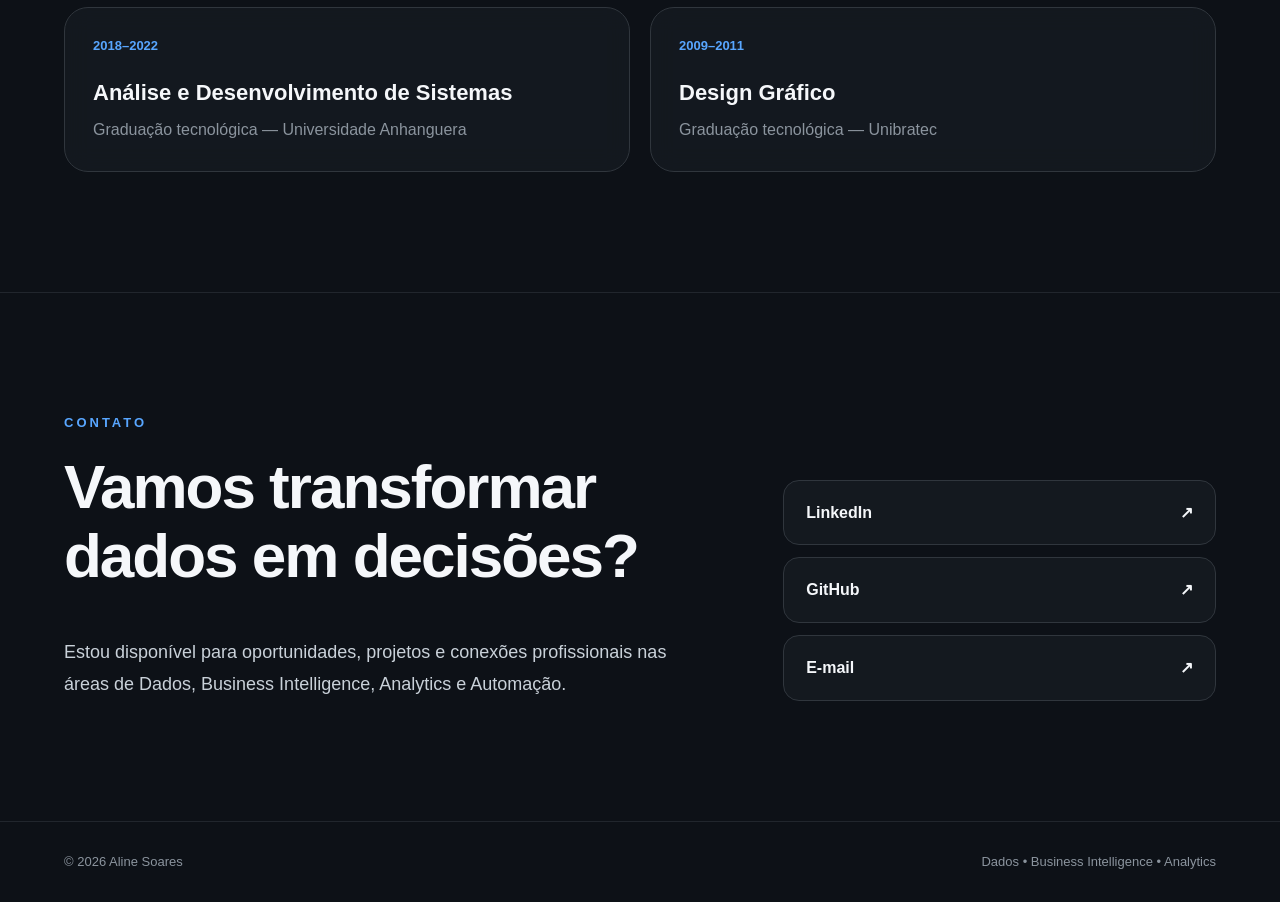
==== commit 20123900: "Update index.html" ====
--- a/index.html
+++ b/index.html
@@ -78,13 +78,20 @@
           </p>
 
           <div class="actions">
+
             <a href="#projetos" class="btn primary">
               Conheça meus projetos
             </a>
 
-            <a href="#" class="btn secondary" id="curriculo-link">
+            <a
+              href="Curriculo_Aline_Soares.pdf"
+              class="btn secondary"
+              target="_blank"
+              rel="noopener noreferrer"
+            >
               Baixar currículo
             </a>
+
           </div>
 
           <div class="skills hero-skills">
@@ -116,6 +123,7 @@
             </div>
 
             <div class="card-metrics">
+
               <div>
                 <strong>BI</strong>
                 <small>Estratégia</small>
@@ -130,6 +138,7 @@
                 <strong>SQL</strong>
                 <small>Dados</small>
               </div>
+
             </div>
           </div>
 
@@ -257,6 +266,7 @@
             </div>
           </article>
 
+
           <article class="competency-card">
             <span class="card-number">02</span>
 
@@ -274,6 +284,7 @@
             </div>
           </article>
 
+
           <article class="competency-card">
             <span class="card-number">03</span>
 
@@ -291,6 +302,7 @@
             </div>
           </article>
 
+
           <article class="competency-card">
             <span class="card-number">04</span>
 
@@ -308,6 +320,7 @@
             </div>
           </article>
 
+
           <article class="competency-card">
             <span class="card-number">05</span>
 
@@ -325,6 +338,7 @@
             </div>
           </article>
 
+
           <article class="competency-card">
             <span class="card-number">06</span>
 
@@ -359,23 +373,26 @@
         </h2>
 
         <p class="section-introduction">
-          Os projetos serão apresentados como estudos de caso, utilizando
+          Os projetos são apresentados como estudos de caso, utilizando
           informações públicas, fictícias ou anonimizadas para preservar
           confidencialidade, segurança e proteção de dados.
         </p>
 
         <div class="projects-grid">
 
+          <!-- AUXÍLIO PERNAMBUCO -->
           <article class="project-card featured">
 
             <div class="project-top">
+
               <span class="project-category">
                 BI • ETL • Políticas públicas
               </span>
 
               <span class="project-status">
-                Em construção
-              </span>
+                Disponível
+              </span>
+
             </div>
 
             <h3>Auxílio Pernambuco</h3>
@@ -383,25 +400,31 @@
             <p>
               Solução para recebimento, tratamento, cruzamento e validação de
               dados municipais, aplicação de regras de elegibilidade,
-              priorização e geração de informações gerenciais.
+              priorização, monitoramento e preparação do pagamento.
             </p>
 
             <div class="project-technologies">
               <span>Python</span>
               <span>PostgreSQL</span>
-              <span>Pentaho</span>
+              <span>Pentaho PDI</span>
               <span>Power BI</span>
             </div>
 
-            <a href="#" class="project-link">
-              Ver estudo de caso em breve →
+            <a
+              href="projetos/auxilio-pernambuco.html"
+              class="project-link"
+            >
+              Ver estudo de caso →
             </a>
 
           </article>
 
+
+          <!-- MÃES DE PERNAMBUCO -->
           <article class="project-card">
 
             <div class="project-top">
+
               <span class="project-category">
                 Business Intelligence
               </span>
@@ -409,6 +432,7 @@
               <span class="project-status">
                 Em construção
               </span>
+
             </div>
 
             <h3>Mães de Pernambuco</h3>
@@ -430,9 +454,12 @@
 
           </article>
 
+
+          <!-- PROGRAMA ATITUDE -->
           <article class="project-card">
 
             <div class="project-top">
+
               <span class="project-category">
                 Monitoramento
               </span>
@@ -440,14 +467,15 @@
               <span class="project-status">
                 Em construção
               </span>
+
             </div>
 
             <h3>Programa ATITUDE</h3>
 
             <p>
               Desenvolvimento de indicadores, relatórios de gestão,
-              dashboards e informações estratégicas para monitoramento de
-              política pública.
+              dashboards e informações estratégicas para monitoramento
+              de política pública.
             </p>
 
             <div class="project-technologies">
@@ -462,9 +490,12 @@
 
           </article>
 
+
+          <!-- AUTOMAÇÃO DE RELATÓRIOS -->
           <article class="project-card">
 
             <div class="project-top">
+
               <span class="project-category">
                 Python • Automação
               </span>
@@ -472,6 +503,7 @@
               <span class="project-status">
                 Em construção
               </span>
+
             </div>
 
             <h3>Automação de Relatórios</h3>
@@ -534,6 +566,7 @@
 
           </article>
 
+
           <article class="timeline-item">
 
             <div class="timeline-period">
@@ -556,6 +589,7 @@
 
           </article>
 
+
           <article class="timeline-item">
 
             <div class="timeline-period">
@@ -578,6 +612,7 @@
 
           </article>
 
+
           <article class="timeline-item">
 
             <div class="timeline-period">
@@ -600,6 +635,7 @@
 
           </article>
 
+
           <article class="timeline-item">
 
             <div class="timeline-period">
@@ -643,6 +679,7 @@
         <div class="education-grid">
 
           <article class="education-card">
+
             <span>2025–2026</span>
 
             <h3>
@@ -652,9 +689,12 @@
             <p>
               Pós-graduação — Instituto Líbano
             </p>
-          </article>
+
+          </article>
+
 
           <article class="education-card">
+
             <span>2022–2023</span>
 
             <h3>
@@ -664,9 +704,12 @@
             <p>
               Pós-graduação — Faculdade Metropolitana
             </p>
-          </article>
+
+          </article>
+
 
           <article class="education-card">
+
             <span>2018–2022</span>
 
             <h3>
@@ -676,9 +719,12 @@
             <p>
               Graduação tecnológica — Universidade Anhanguera
             </p>
-          </article>
+
+          </article>
+
 
           <article class="education-card">
+
             <span>2009–2011</span>
 
             <h3>
@@ -688,6 +734,7 @@
             <p>
               Graduação tecnológica — Unibratec
             </p>
+
           </article>
 
         </div>
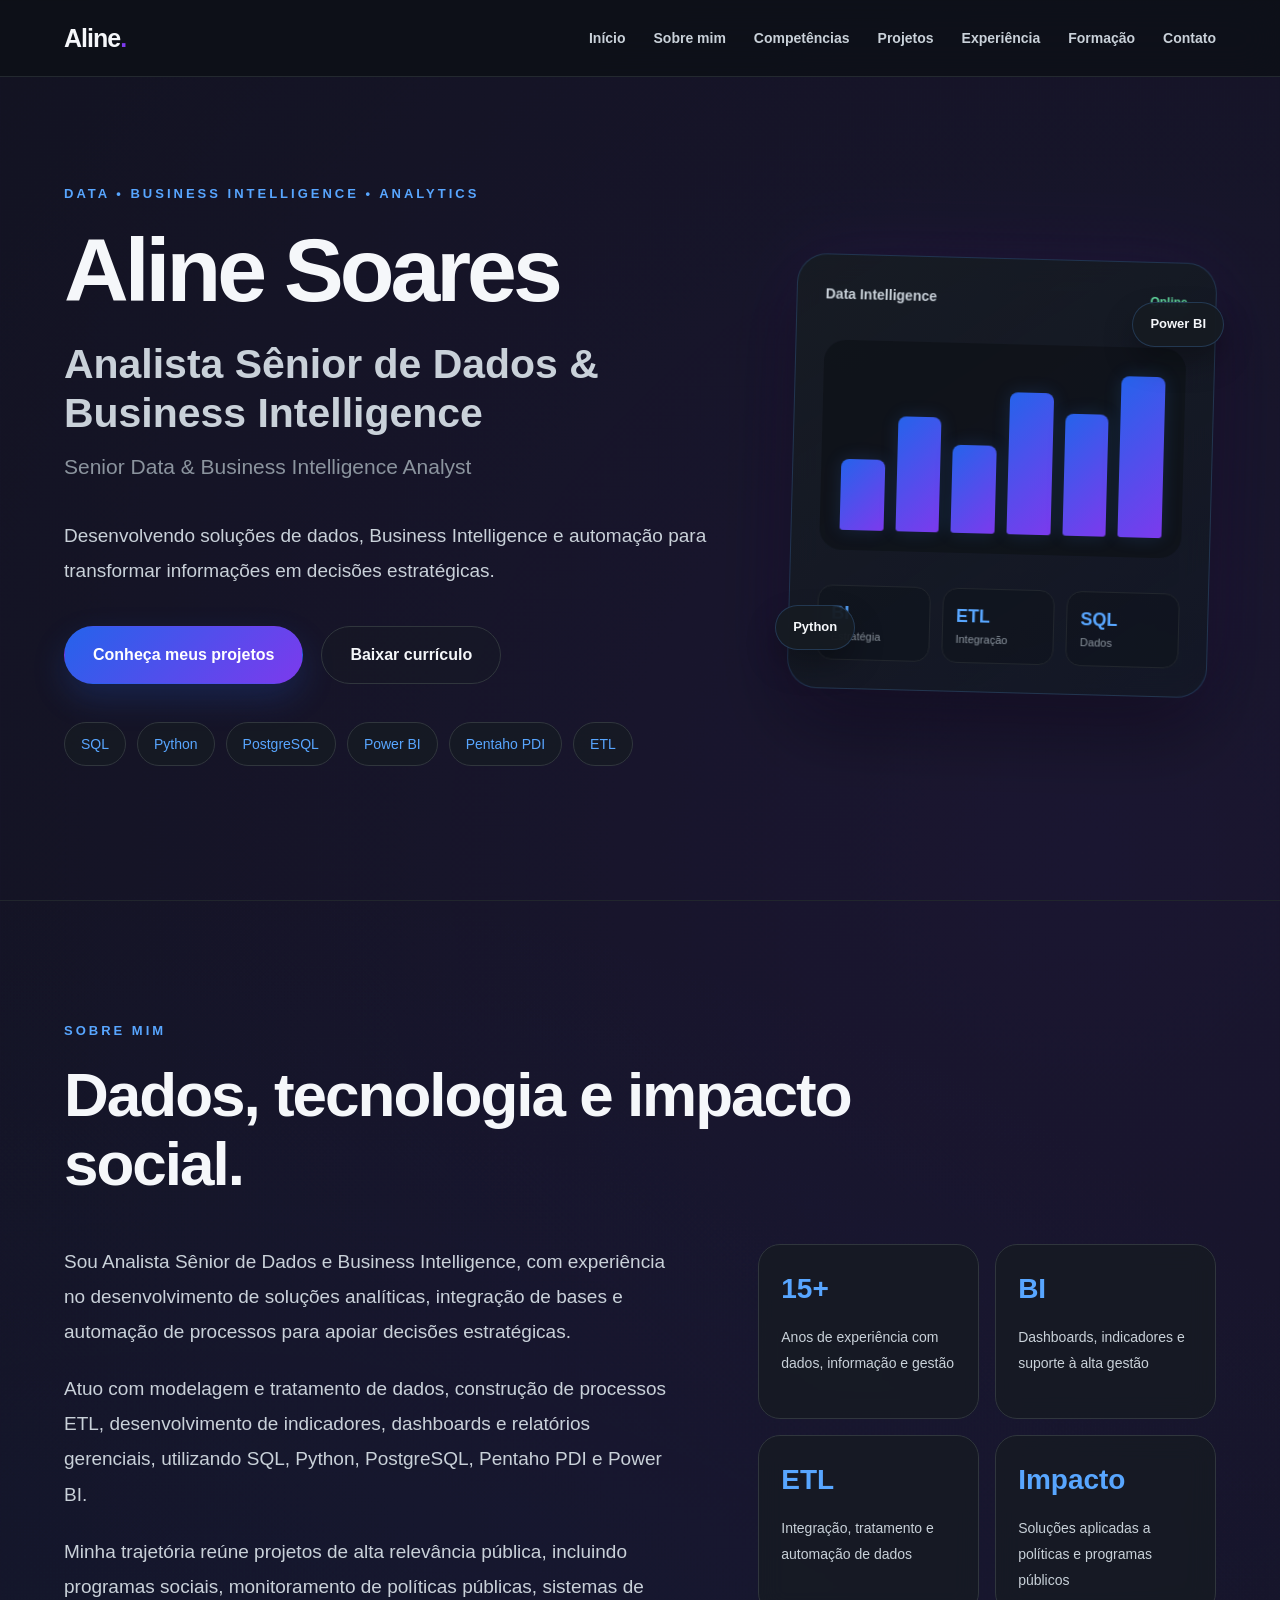
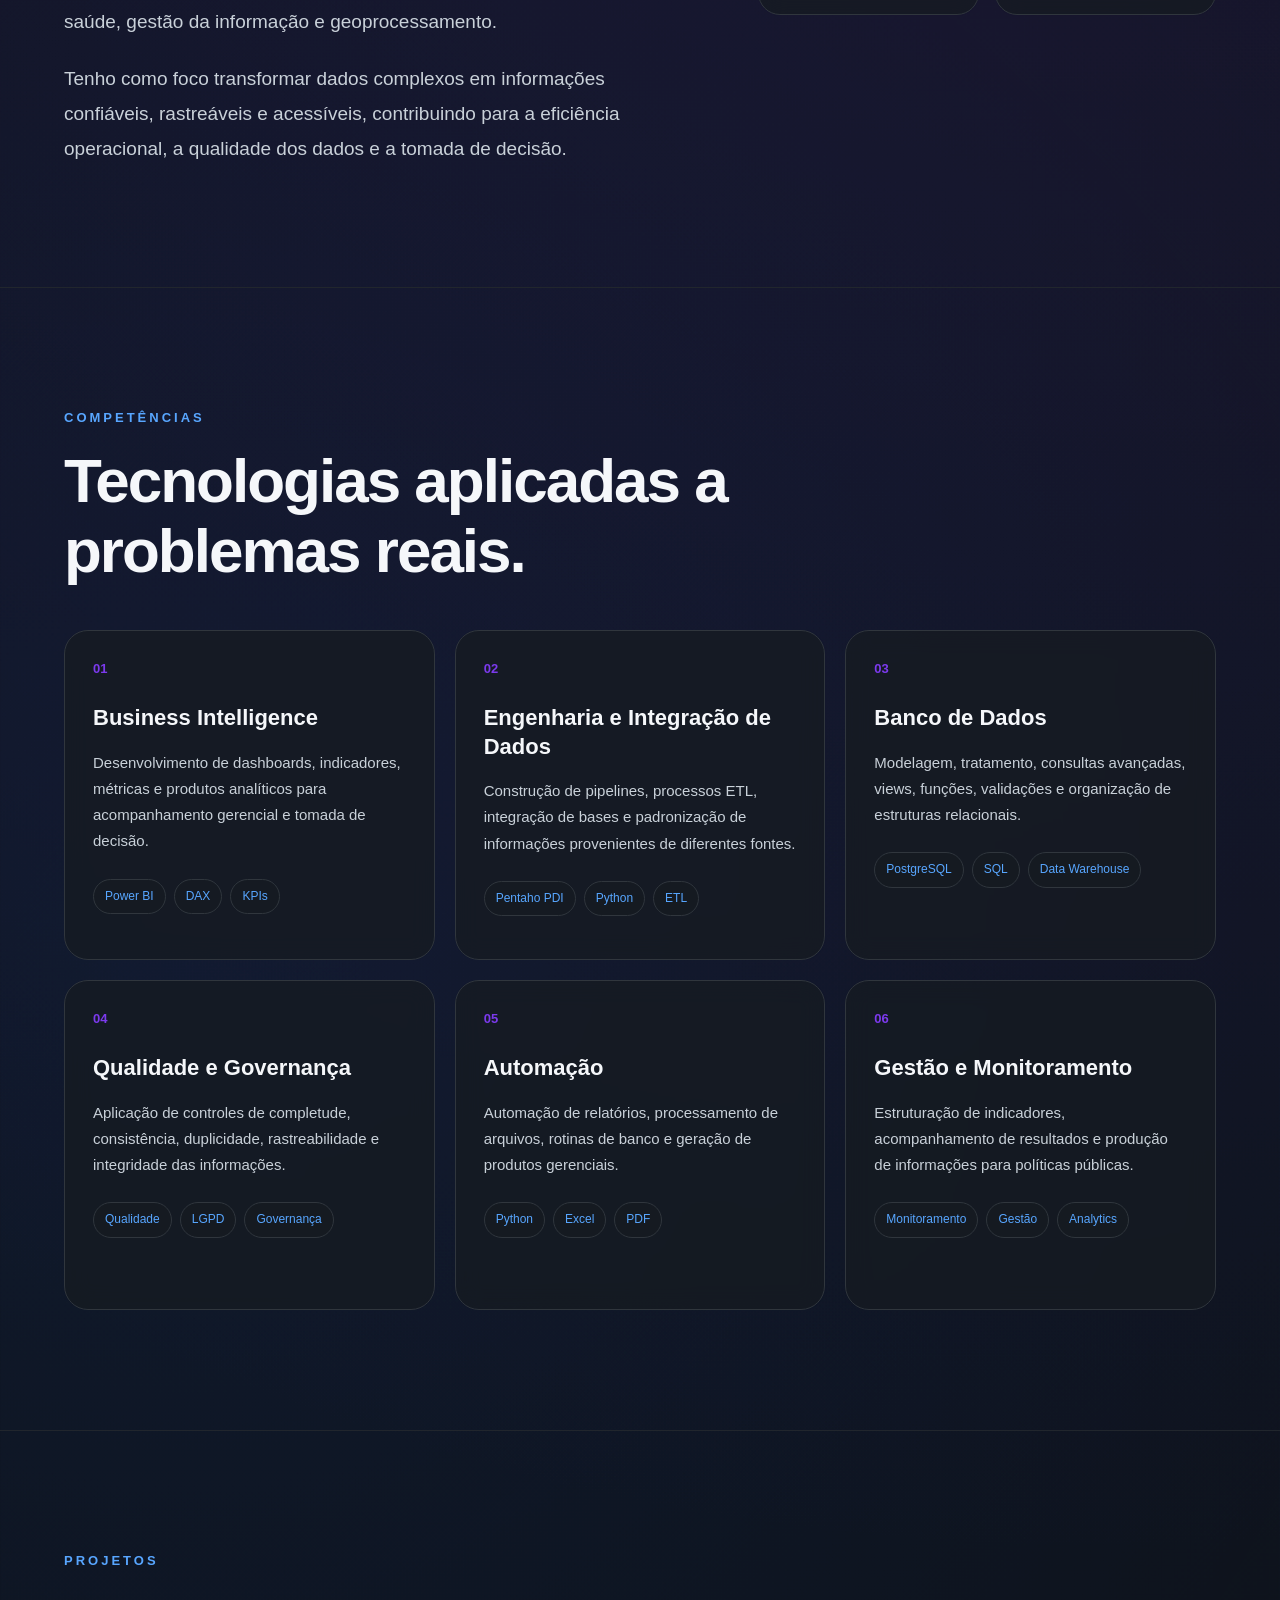
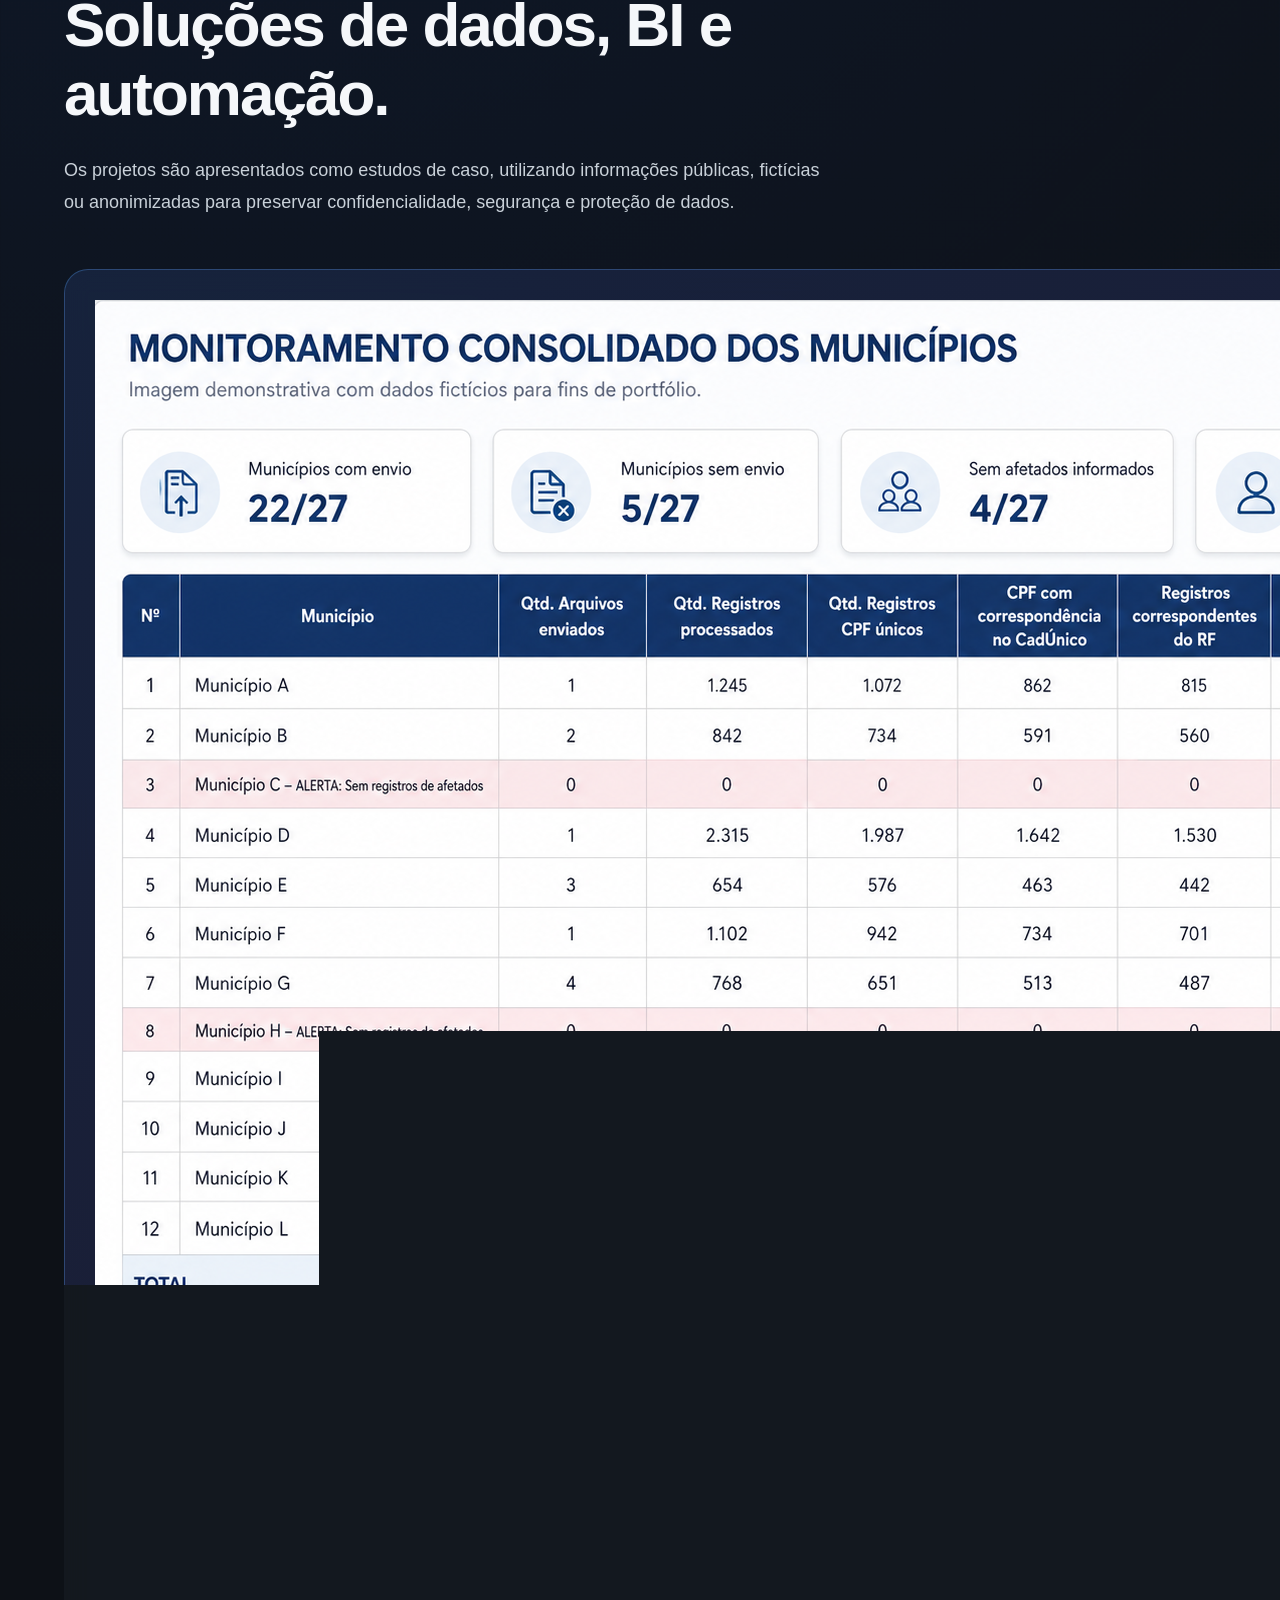
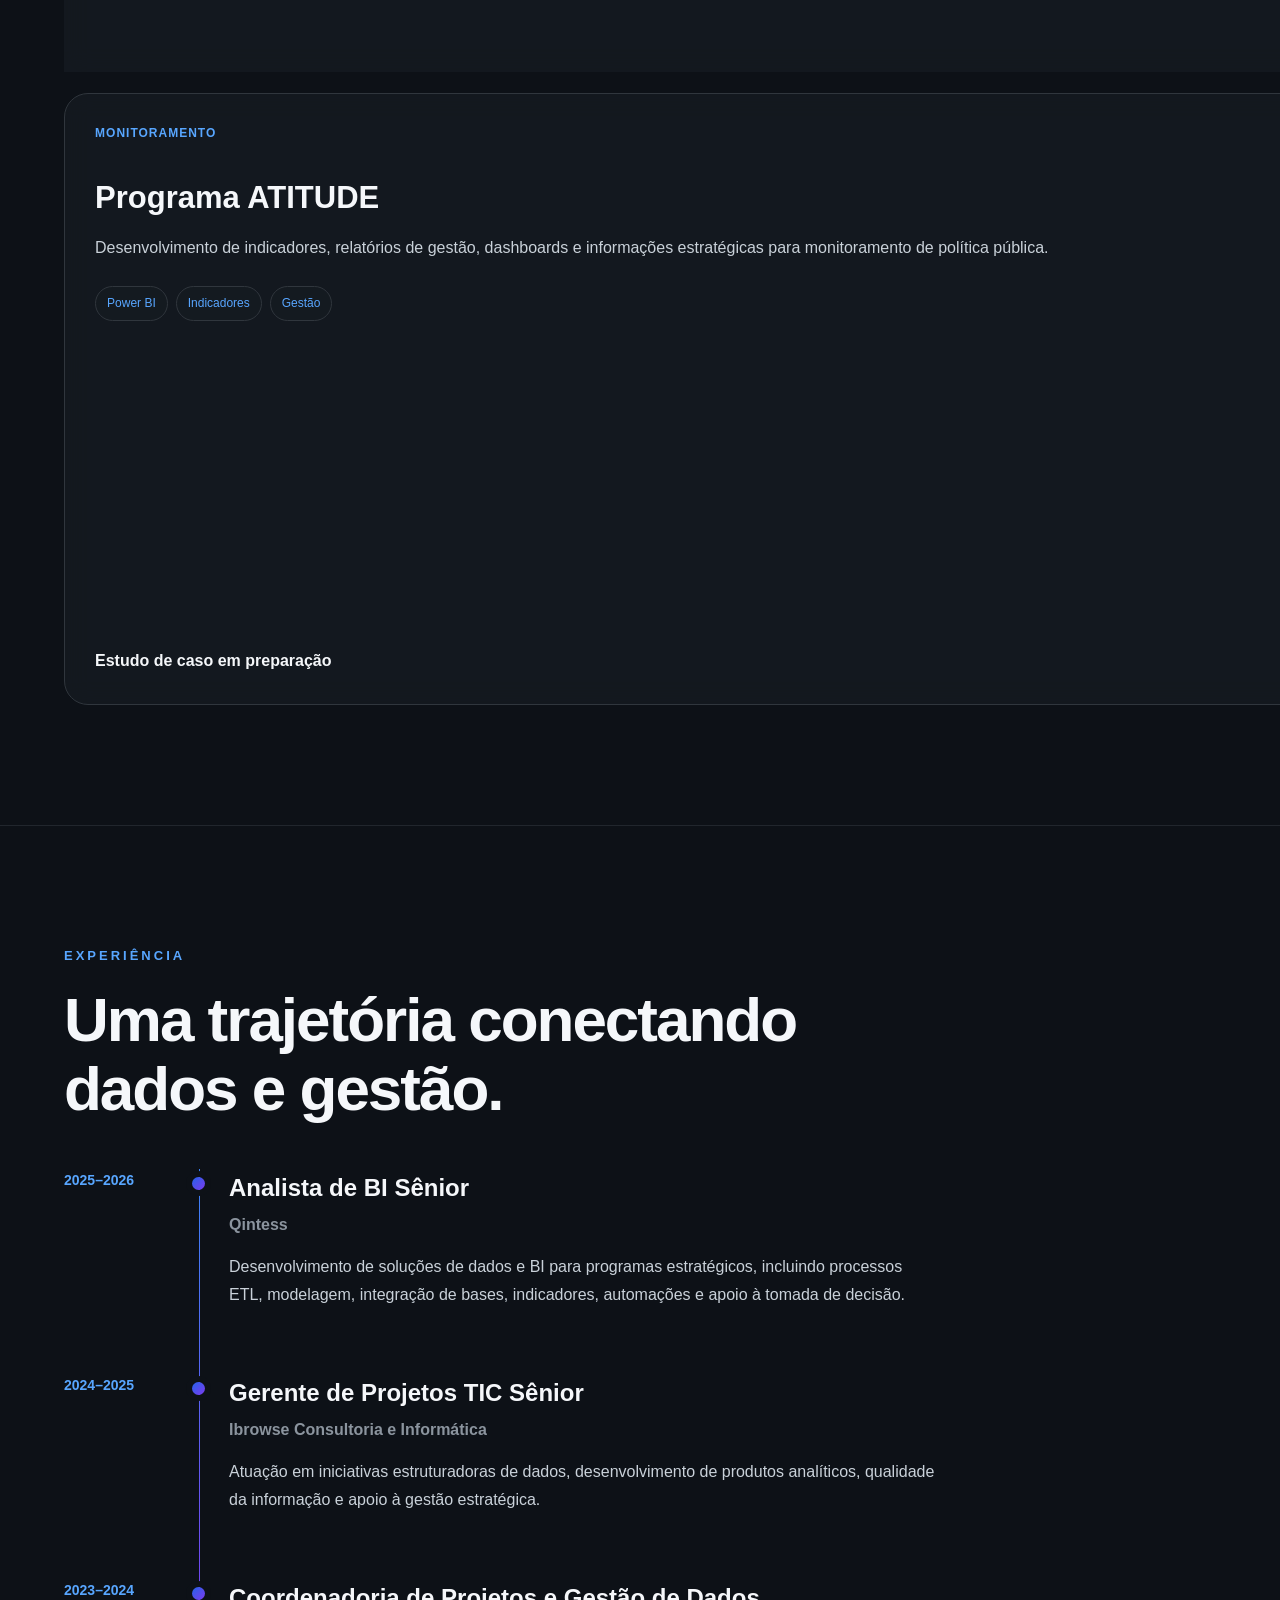
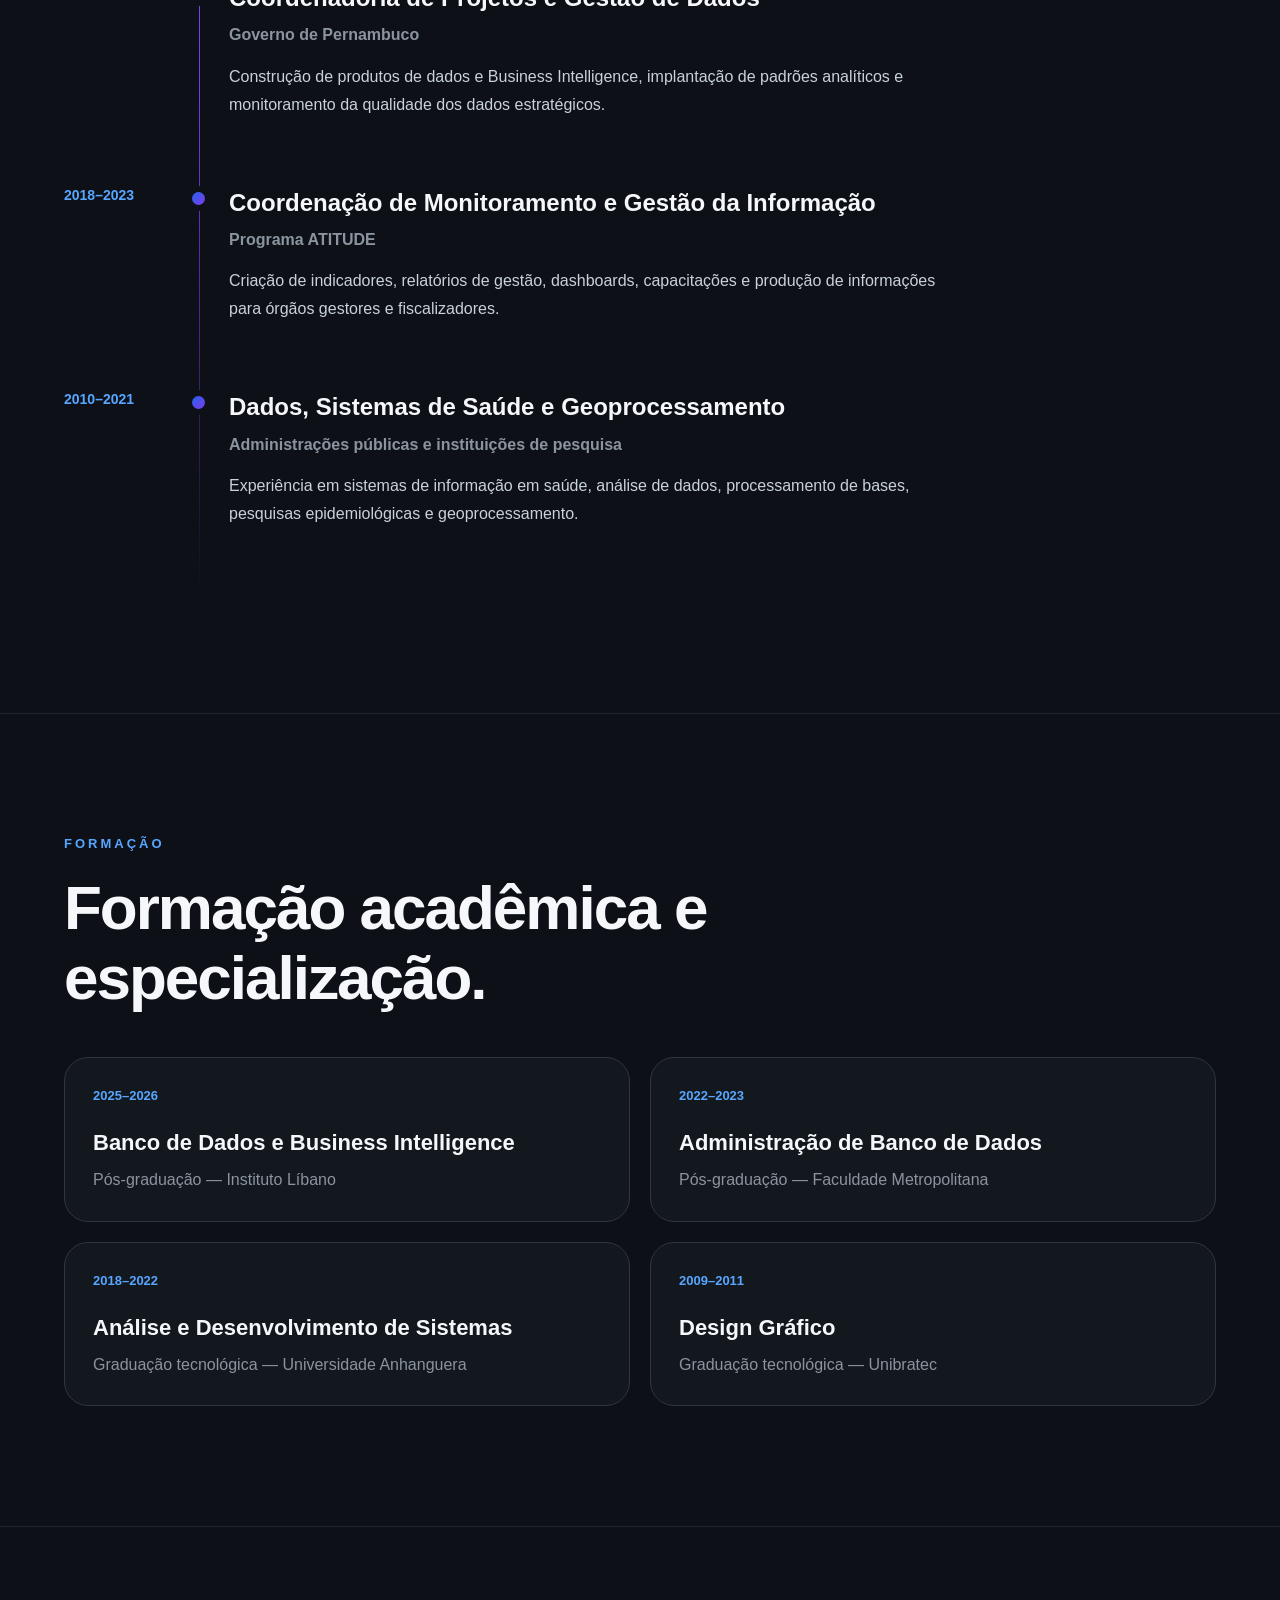
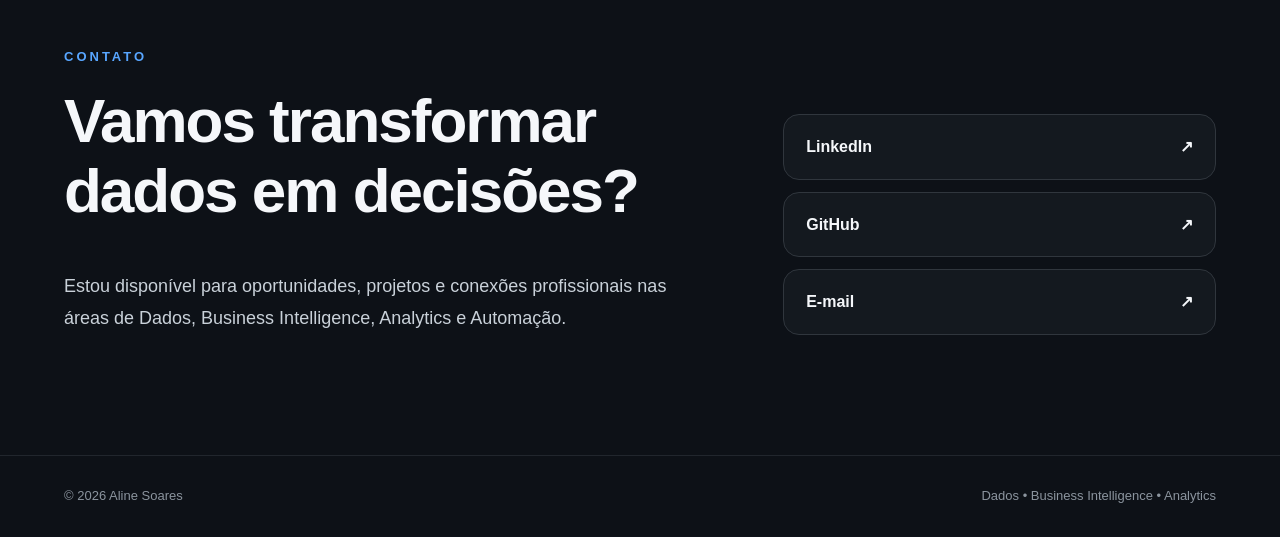
==== commit 9b3efe0a: "Update index.html" ====
--- a/index.html
+++ b/index.html
@@ -43,6 +43,7 @@
         <a href="#competencias">Competências</a>
         <a href="#projetos">Projetos</a>
         <a href="#experiencia">Experiência</a>
+        <a href="#formacao">Formação</a>
         <a href="#contato">Contato</a>
       </nav>
 
@@ -108,6 +109,7 @@
         <div class="hero-visual" aria-hidden="true">
 
           <div class="data-card main-card">
+
             <div class="card-header">
               <span>Data Intelligence</span>
               <span class="status">Online</span>
@@ -140,6 +142,7 @@
               </div>
 
             </div>
+
           </div>
 
           <div class="floating-card floating-card-one">
@@ -160,7 +163,9 @@
     <section class="section about" id="sobre">
       <div class="container">
 
-        <p class="section-label">Sobre mim</p>
+        <p class="section-label">
+          Sobre mim
+        </p>
 
         <h2 class="section-title">
           Dados, tecnologia e impacto social.
@@ -203,6 +208,7 @@
 
             <article class="highlight-card">
               <strong>15+</strong>
+
               <span>
                 Anos de experiência com dados, informação e gestão
               </span>
@@ -210,6 +216,7 @@
 
             <article class="highlight-card">
               <strong>BI</strong>
+
               <span>
                 Dashboards, indicadores e suporte à alta gestão
               </span>
@@ -217,6 +224,7 @@
 
             <article class="highlight-card">
               <strong>ETL</strong>
+
               <span>
                 Integração, tratamento e automação de dados
               </span>
@@ -224,6 +232,7 @@
 
             <article class="highlight-card">
               <strong>Impacto</strong>
+
               <span>
                 Soluções aplicadas a políticas e programas públicos
               </span>
@@ -241,7 +250,9 @@
     <section class="section competencies" id="competencias">
       <div class="container">
 
-        <p class="section-label">Competências</p>
+        <p class="section-label">
+          Competências
+        </p>
 
         <h2 class="section-title">
           Tecnologias aplicadas a problemas reais.
@@ -366,7 +377,9 @@
     <section class="section projects" id="projetos">
       <div class="container">
 
-        <p class="section-label">Projetos</p>
+        <p class="section-label">
+          Projetos
+        </p>
 
         <h2 class="section-title">
           Soluções de dados, BI e automação.
@@ -378,10 +391,22 @@
           confidencialidade, segurança e proteção de dados.
         </p>
 
+
         <div class="projects-grid">
 
           <!-- AUXÍLIO PERNAMBUCO -->
-          <article class="project-card featured">
+          <a
+            href="/projetos/auxilio-pernambuco.html"
+            class="project-card project-card-link featured"
+            aria-label="Ver estudo de caso do projeto Auxílio Pernambuco"
+          >
+
+            <div class="project-preview">
+              <img
+                src="/images/auxilio-pernambuco/04-relatorio-executivo.png"
+                alt="Relatório executivo demonstrativo do projeto Auxílio Pernambuco"
+              >
+            </div>
 
             <div class="project-top">
 
@@ -395,7 +420,9 @@
 
             </div>
 
-            <h3>Auxílio Pernambuco</h3>
+            <h3>
+              Auxílio Pernambuco
+            </h3>
 
             <p>
               Solução para recebimento, tratamento, cruzamento e validação de
@@ -410,14 +437,11 @@
               <span>Power BI</span>
             </div>
 
-            <a
-              href="projetos/auxilio-pernambuco.html"
-              class="project-link"
-            >
+            <span class="project-link">
               Ver estudo de caso →
-            </a>
-
-          </article>
+            </span>
+
+          </a>
 
 
           <!-- MÃES DE PERNAMBUCO -->
@@ -435,7 +459,9 @@
 
             </div>
 
-            <h3>Mães de Pernambuco</h3>
+            <h3>
+              Mães de Pernambuco
+            </h3>
 
             <p>
               Estruturação de indicadores, integração de bases e criação de
@@ -448,9 +474,9 @@
               <span>PostgreSQL</span>
             </div>
 
-            <a href="#" class="project-link">
-              Ver estudo de caso em breve →
-            </a>
+            <span class="project-link muted-link">
+              Estudo de caso em preparação
+            </span>
 
           </article>
 
@@ -470,7 +496,9 @@
 
             </div>
 
-            <h3>Programa ATITUDE</h3>
+            <h3>
+              Programa ATITUDE
+            </h3>
 
             <p>
               Desenvolvimento de indicadores, relatórios de gestão,
@@ -484,9 +512,9 @@
               <span>Gestão</span>
             </div>
 
-            <a href="#" class="project-link">
-              Ver estudo de caso em breve →
-            </a>
+            <span class="project-link muted-link">
+              Estudo de caso em preparação
+            </span>
 
           </article>
 
@@ -506,7 +534,9 @@
 
             </div>
 
-            <h3>Automação de Relatórios</h3>
+            <h3>
+              Automação de Relatórios
+            </h3>
 
             <p>
               Rotina demonstrativa para processamento de dados, cálculo de
@@ -520,9 +550,9 @@
               <span>PDF</span>
             </div>
 
-            <a href="#" class="project-link">
-              Ver estudo de caso em breve →
-            </a>
+            <span class="project-link muted-link">
+              Estudo de caso em preparação
+            </span>
 
           </article>
 
@@ -536,7 +566,9 @@
     <section class="section experience" id="experiencia">
       <div class="container">
 
-        <p class="section-label">Experiência</p>
+        <p class="section-label">
+          Experiência
+        </p>
 
         <h2 class="section-title">
           Uma trajetória conectando dados e gestão.
@@ -552,9 +584,13 @@
 
             <div class="timeline-content">
 
-              <h3>Analista de BI Sênior</h3>
-
-              <h4>Qintess</h4>
+              <h3>
+                Analista de BI Sênior
+              </h3>
+
+              <h4>
+                Qintess
+              </h4>
 
               <p>
                 Desenvolvimento de soluções de dados e BI para programas
@@ -575,9 +611,13 @@
 
             <div class="timeline-content">
 
-              <h3>Gerente de Projetos TIC Sênior</h3>
-
-              <h4>Ibrowse Consultoria e Informática</h4>
+              <h3>
+                Gerente de Projetos TIC Sênior
+              </h3>
+
+              <h4>
+                Ibrowse Consultoria e Informática
+              </h4>
 
               <p>
                 Atuação em iniciativas estruturadoras de dados, desenvolvimento
@@ -598,9 +638,13 @@
 
             <div class="timeline-content">
 
-              <h3>Coordenadoria de Projetos e Gestão de Dados</h3>
-
-              <h4>Governo de Pernambuco</h4>
+              <h3>
+                Coordenadoria de Projetos e Gestão de Dados
+              </h3>
+
+              <h4>
+                Governo de Pernambuco
+              </h4>
 
               <p>
                 Construção de produtos de dados e Business Intelligence,
@@ -621,9 +665,13 @@
 
             <div class="timeline-content">
 
-              <h3>Coordenação de Monitoramento e Gestão da Informação</h3>
-
-              <h4>Programa ATITUDE</h4>
+              <h3>
+                Coordenação de Monitoramento e Gestão da Informação
+              </h3>
+
+              <h4>
+                Programa ATITUDE
+              </h4>
 
               <p>
                 Criação de indicadores, relatórios de gestão, dashboards,
@@ -644,7 +692,9 @@
 
             <div class="timeline-content">
 
-              <h3>Dados, Sistemas de Saúde e Geoprocessamento</h3>
+              <h3>
+                Dados, Sistemas de Saúde e Geoprocessamento
+              </h3>
 
               <h4>
                 Administrações públicas e instituições de pesquisa
@@ -670,7 +720,9 @@
     <section class="section education" id="formacao">
       <div class="container">
 
-        <p class="section-label">Formação</p>
+        <p class="section-label">
+          Formação
+        </p>
 
         <h2 class="section-title">
           Formação acadêmica e especialização.
@@ -680,7 +732,9 @@
 
           <article class="education-card">
 
-            <span>2025–2026</span>
+            <span>
+              2025–2026
+            </span>
 
             <h3>
               Banco de Dados e Business Intelligence
@@ -695,7 +749,9 @@
 
           <article class="education-card">
 
-            <span>2022–2023</span>
+            <span>
+              2022–2023
+            </span>
 
             <h3>
               Administração de Banco de Dados
@@ -710,7 +766,9 @@
 
           <article class="education-card">
 
-            <span>2018–2022</span>
+            <span>
+              2018–2022
+            </span>
 
             <h3>
               Análise e Desenvolvimento de Sistemas
@@ -725,7 +783,9 @@
 
           <article class="education-card">
 
-            <span>2009–2011</span>
+            <span>
+              2009–2011
+            </span>
 
             <h3>
               Design Gráfico
